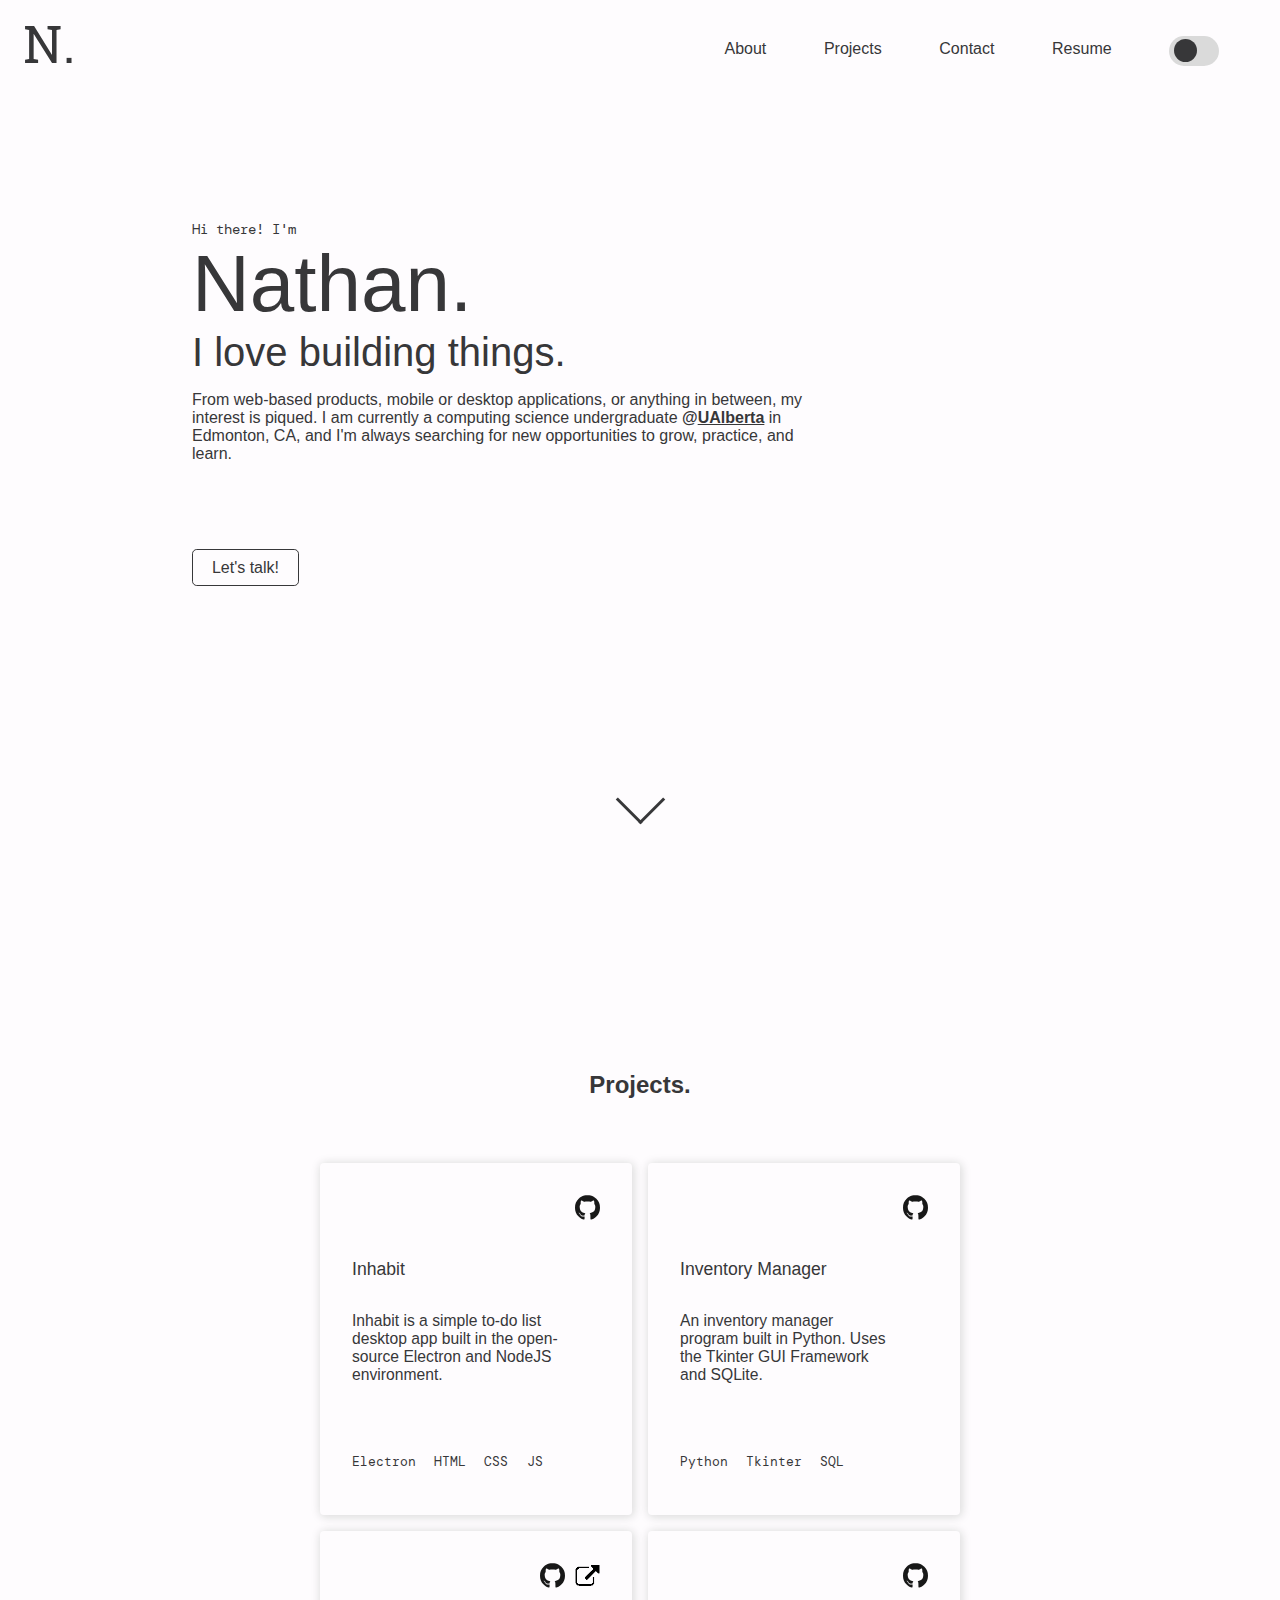
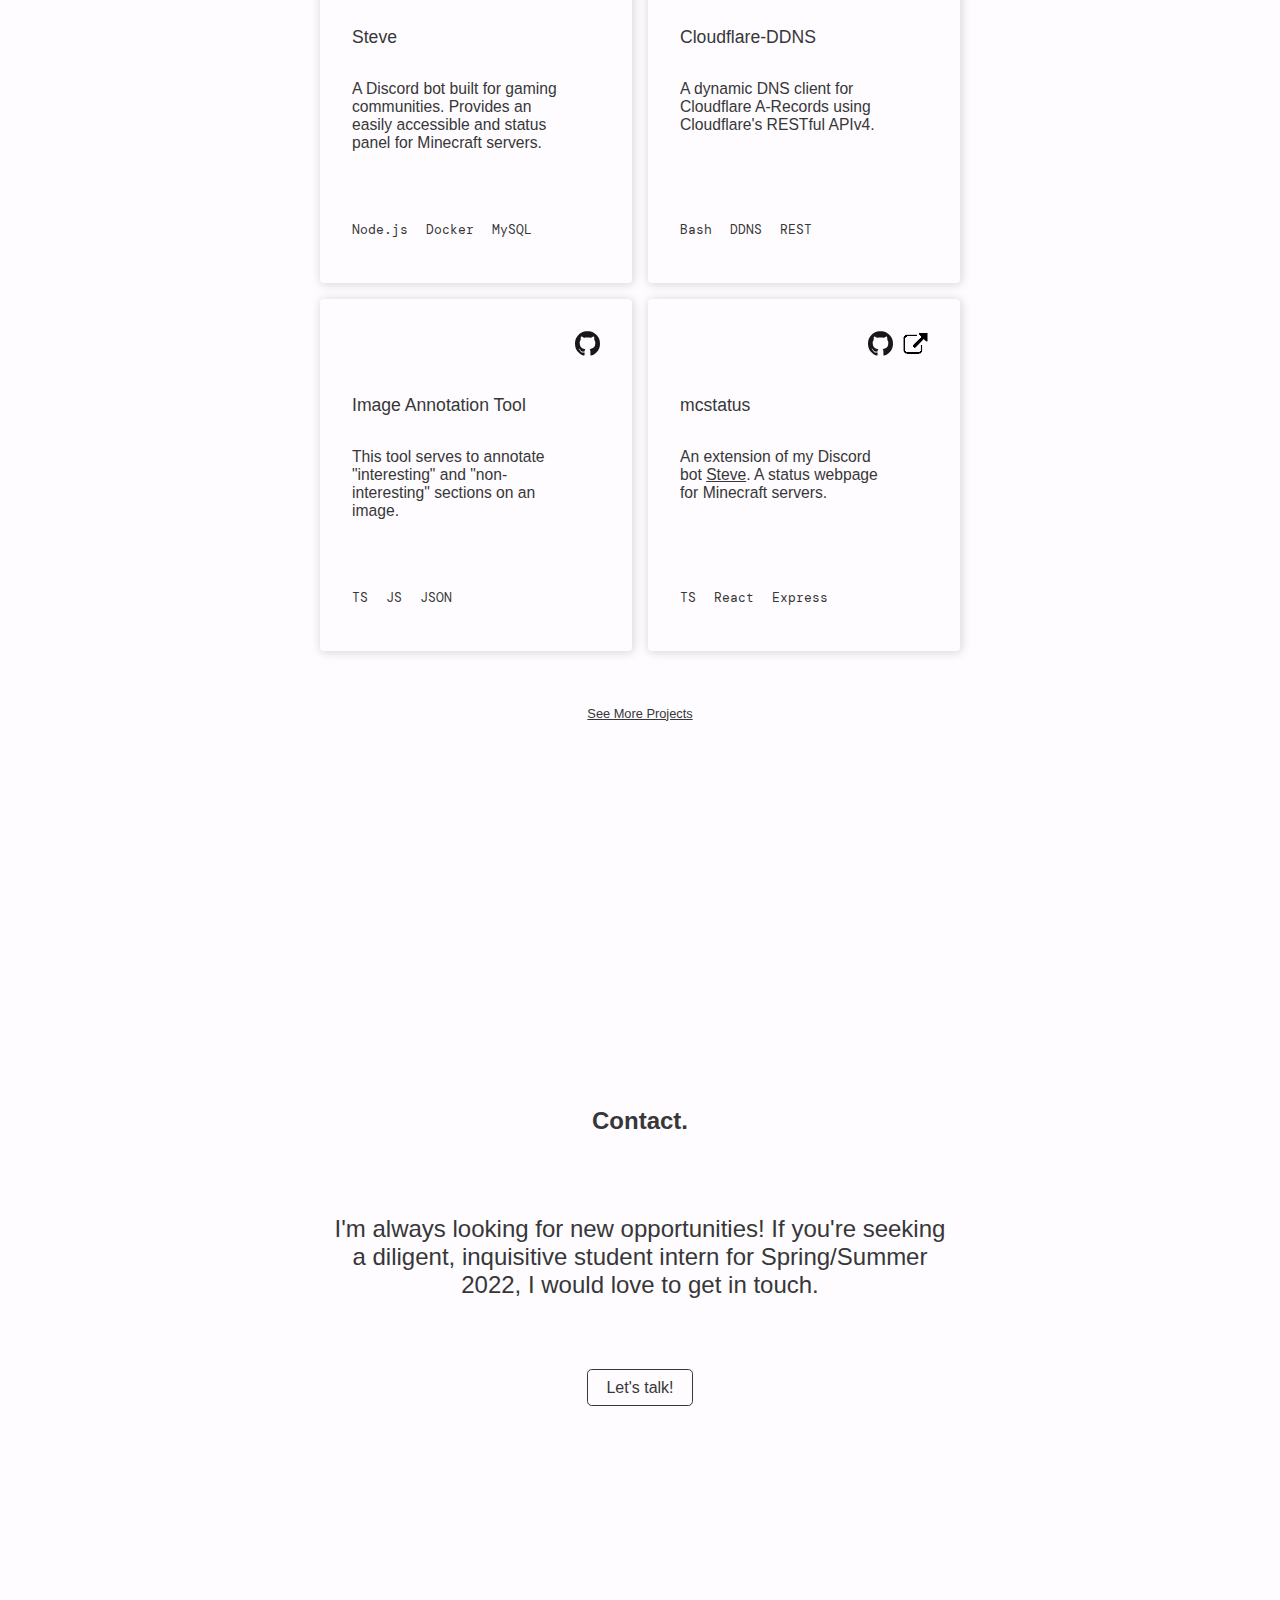
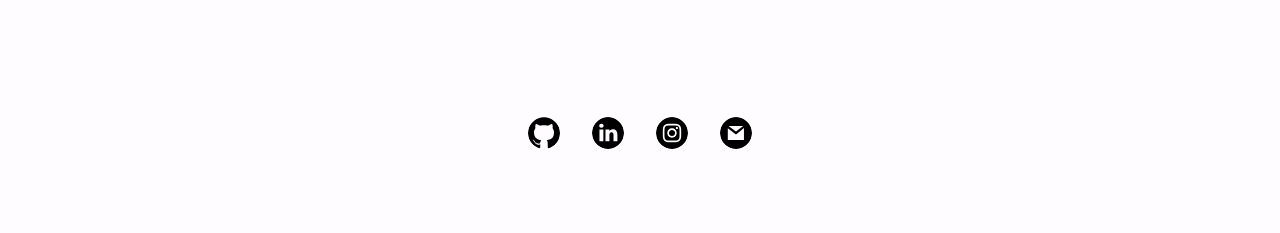
==== index.html @ d9bddba5 "Feat: Skip navigation button" ====
<!DOCTYPE html>
<html lang="en">

<head>
    <title>Nathan Tang</title>
    <link rel='icon' href='assets/icon.png' type='image/png' />
    <link rel="stylesheet" href="css/styles.css">
    <link
        href="https://fonts.googleapis.com/css2?family=DM+Mono&family=Montserrat&family=Roboto+Slab:wght@300;400&display=swap"
        rel="stylesheet">
    <meta http-equiv="Content-Type" content="text/html; charset=utf-8" />
    <meta name="viewport" content="width=device-width, initial-scale=1.0">

    <meta name="title" content="Nathan Tang">
    <meta name="description"
        content="Hi there! I'm Nathan, a computing science undergraduate and software developer in Edmonton, CA.">
    <meta name="keywords"
        content="nathanlytang, nathan tang, software developer, programmer, student, university, alberta, edmonton, computing, science, computer, engineer">
    <meta http-equiv="Content-Type" content="text/html; charset=utf-8">
    <meta name="language" content="English">

    <!-- Open Graph meta tags -->
    <meta property="og:title" content="Nathan Tang" />
    <meta property="og:type" content="website" />
    <meta property="og:url" content="https://nathanlytang.com/" />
    <meta property="og:image" content="https://nathanlytang.com/assets/images/profile.jpg" />
    <meta property="og:description"
        content="Hi there! I'm Nathan, a computing science undergraduate and software developer in Edmonton, CA." />

</head>

<body onload="typeText()">

    <header>
        <a class="skipNavLink" href="#mainContent">Skip to main content</a>
        <a id="logo" title="Home" href="index.html">N.</a>
        <div class="navbar" id="navbar">
            <div id='navFloat'>
                <div id="navlinktop">
                    <a href='about.html' class="navlink">About</a>
                    <a href='projects.html' class="navlink">Projects</a>
                    <a href='#contactIndex' class="navlink">Contact</a>
                    <a href='resume.html' class="navlink">Resume</a>
                    <label class="switch navlink" title="Toggle dark mode"><input id="toggle" type="checkbox"><span
                            class="slider round"></span></label>
                </div>
                <a href="javascript:void(0);" class="icon" onclick="hamburgerMenu()">
                    <img id="hamburgerMenuImage" src="assets/images/hamburger.svg" alt="Menu"></a>
            </div>
        </div>
    </header>

    <div id="belowNav">
        <div id="mainContent">
            <div id="backgroundWrapper">
                <div id="description">
                    <p id="hiDesc"></p>
                    <p id="name">Nathan.</p>
                    <p id="nameDesc">I love building things.</p>
                    <p id="descriptionParagraph">From web-based products, mobile or desktop applications, or anything in
                        between, my interest is piqued. I am currently a computing science undergraduate <b><a
                                id="school-link" href="https://www.ualberta.ca/" target="_blank"
                                rel="noopener noreferrer">@<u>UAlberta</u></a></b> in
                        Edmonton, CA, and I'm always searching for new opportunities to grow, practice, and learn.</p>
                    <a class="letsTalkButton" href="mailto:nathan.ly.tang@gmail.com">Let's talk!</a>

                </div>
                <div id="scrollSkew">
                    <div id="scrollDown" onclick="window.location.href='#projects'"></div>
                </div>
            </div>

            <div id="projects" class="projects">
                <h2>Projects.</h2>
                <div id="projectsTiles">
                    <div class="projectGallery">
                        <a class="projectGitLink" target="_blank" rel="noopener noreferrer"
                            href="https://github.com/nathanlytang/inhabit"><img class="gitLogo"
                                src="assets/images/GitHub-Mark-120px.svg" alt="Github"></a>
                        <p class="projectTitles">Inhabit</p>
                        <p class="projectDesc">Inhabit is a simple to-do list desktop app built in the open-source
                            Electron
                            and NodeJS environment.</p>
                        <p class="projectKeywords">Electron HTML CSS JS</p>
                    </div>

                    <div class="projectGallery">
                        <a class="projectGitLink" target="_blank" rel="noopener noreferrer"
                            href="https://github.com/nathanlytang/InventoryManager"><img class="gitLogo"
                                src="assets/images/GitHub-Mark-120px.svg" alt="Github"></a>
                        <p class="projectTitles">Inventory Manager</p>
                        <p class="projectDesc">An inventory manager program built in Python. Uses the Tkinter GUI
                            Framework
                            and SQLite.</p>
                        <p class="projectKeywords">Python Tkinter SQL</p>
                    </div>

                    <div class="projectGallery">
                        <a class="projectLink" target="_blank" rel="noopener noreferrer"
                            href="https://top.gg/bot/773117222380896276"><img class="extern"
                                src="assets/images/external-link-48px.png" alt="Top.gg Link"></a>
                        <a class="projectGitLink" target="_blank" rel="noopener noreferrer"
                            href="https://github.com/nathanlytang/Steve"><img class="gitLogo"
                                src="assets/images/GitHub-Mark-120px.svg" alt="Github"></a>
                        <p class="projectTitles">Steve</p>
                        <p class="projectDesc">A Discord bot built for gaming communities. Provides an easily
                            accessible and status panel for Minecraft servers.</p>
                        <p class="projectKeywords">Node.js Docker MySQL</p>
                    </div>

                    <div class="projectGallery">
                        <a class="projectGitLink" target="_blank" rel="noopener noreferrer"
                            href="https://github.com/nathanlytang/cloudflare-ddns"><img class="gitLogo"
                                src="assets/images/GitHub-Mark-120px.svg" alt="Github"></a>
                        <p class="projectTitles">Cloudflare-DDNS</p>
                        <p class="projectDesc">A dynamic DNS client for Cloudflare A-Records using Cloudflare's RESTful
                            APIv4.</p>
                        <p class="projectKeywords">Bash DDNS REST</p>
                    </div>

                    <div class="projectGallery">
                        <a class="projectGitLink" target="_blank" rel="noopener noreferrer"
                            href="https://github.com/nathanlytang/SimpleImageAnnotationTool"><img class="gitLogo"
                                src="assets/images/GitHub-Mark-120px.svg" alt="Github"></a>
                        <p class="projectTitles">Image Annotation Tool</p>
                        <p class="projectDesc">This tool serves to annotate "interesting" and "non-interesting" sections
                            on
                            an image.</p>
                        <p class="projectKeywords">TS JS JSON</p>
                    </div>

                    <div class="projectGallery">
                        <a class="projectLink" target="_blank" rel="noopener noreferrer"
                            href="https://mcstatus.ev8e2.xyz/"><img class="extern"
                                src="assets/images/external-link-48px.png" alt="MCSTATUS Site"></a>
                        <a class="projectGitLink" target="_blank" rel="noopener noreferrer"
                            href="https://github.com/nathanlytang/mcstatus"><img class="gitLogo"
                                src="assets/images/GitHub-Mark-120px.svg" alt="Github"></a>
                        <p class="projectTitles">mcstatus</p>
                        <p class="projectDesc">An extension of my Discord bot <a target="_blank"
                                rel="noopener noreferrer" href="https://github.com/nathanlytang/steve">Steve</a>. A
                            status webpage for Minecraft
                            servers.</p>
                        <p class="projectKeywords">TS React Express</p>
                    </div>

                    <!-- <div class="projectGallery">
                    <p class="projectTitles">Polaris Server</p>
                    <p class="projectDesc">Exploring various technologies and self-hosted projects on my Dell PowerEdge
                        R710 server.</p>
                    <p class="projectKeywords">Linux Docker</p>
                </div> -->
                </div>
                <div id="more-button"><a href="projects.html">See More Projects</a></div>
            </div>

            <div class="contact" id="contactIndex">
                <h2>Contact.</h2>
                <p class="contactDesc">I'm always looking for new opportunities! If you're seeking a diligent,
                    inquisitive
                    student intern for Spring/Summer 2022, I would love to get in touch.</p>
                <a class="letsTalkButton" href="mailto:nathan.ly.tang@gmail.com">Let's talk!</a>
            </div>

        </div>
        
        <div id="footer">
            <a target="_blank" rel="noopener noreferrer" class="footerLogo" href="https://github.com/nathanlytang/"
                title="GitHub"><img class="footerLogoImage" src="assets/images/GitHub-Mark-120px.svg" alt="Github"></a>
            <a target="_blank" rel="noopener noreferrer" class="footerLogo"
                href="https://www.linkedin.com/in/nathan-tang/" title="LinkedIn"><img class="footerLogoImage"
                    src="assets/images/linkedin.svg" alt="Linkedin"></a>
            <a target="_blank" rel="noopener noreferrer" class="footerLogo" href="https://instagram.com/nathanlytang/"
                title="Instagram"><img class="footerLogoImage" src="assets/images/instagram.svg" alt="Instagram"></a>
            <a target="_blank" rel="noopener noreferrer" class="footerLogo" href="mailto:nathan.ly.tang@gmail.com"
                title="Email"><img class="footerLogoImage" src="assets/images/email.svg" alt="Email"></a>
        </div>

    </div>

    <script src="js/main.js"></script>
</body>

</html>
---- css/styles.css ----
@media (prefers-color-scheme: light) {
    :root {
        --background-color: #FEFCFE;
        --foreground-color: #FEFCFE;
        /* --foreground-color: #36F1CD; */
        --shade-color: #FEFCFE;
        --accent-color: #373739;
        --title-color: #373739;
        --caption-color: #373739;
        --description-color: #373739;
        --filter-inverted: invert(0);
        --boxshadow: #dadada;
        --toggle: #373739;
        --toggle-bg: #dadada;
        --hover: #f5f5f5;
        --default-font: -apple-system, BlinkMacSystemFont, 'Segoe UI', Roboto, Oxygen, Ubuntu, Cantarell, 'Open Sans', 'Helvetica Neue', sans-serif;
        /* #222F41 */
        /* #373739 */
        /* #FEFCFE */
        /* #5076AD */
    }

    :root.dark {
        --background-color: #2F3136;
        --foreground-color: #2F3136;
        --title-color: #e3e3e3;
        --caption-color: #e3e3e3;
        --description-color: #d4d4d4;
        --shade-color: #323439;
        --boxshadow: #242529;
        --accent-color: #e3e3e3;
        --filter-inverted: invert(1);
        --toggle: #e3e3e3;
        --toggle-bg: #474a52;
        --hover: #26282c;
        --default-font: font-family: -apple-system, BlinkMacSystemFont, 'Segoe UI', Roboto, Oxygen, Ubuntu, Cantarell, 'Open Sans', 'Helvetica Neue', sans-serif;
    }
}

html {
    scroll-behavior: smooth;
}

body {
    margin: 0px 0px;
    z-index: 1;
    background-color: var(--background-color);
}

h2 {
    font-family: -apple-system, BlinkMacSystemFont, 'Segoe UI', Roboto, Oxygen, Ubuntu, Cantarell, 'Open Sans', 'Helvetica Neue', sans-serif;
    margin-bottom: 4rem;
    text-align: center;
    color: var(--title-color);
}

p {
    font-family: -apple-system, BlinkMacSystemFont, 'Segoe UI', Roboto, Oxygen, Ubuntu, Cantarell, 'Open Sans', 'Helvetica Neue', sans-serif;
    color: var(--description-color);
}

a {
    font-family: -apple-system, BlinkMacSystemFont, 'Segoe UI', Roboto, Oxygen, Ubuntu, Cantarell, 'Open Sans', 'Helvetica Neue', sans-serif;
    color: var(--description-color);
}

/* Navigation Bar */

.skipNavLink {
    /* border: 2px solid red; */
    background-color: #fa3939;
    padding: 0.5rem;
    border-radius: 0 0 8px 8px;
    color: white;
    font-size: 1rem;
    position: absolute;
    margin-left: 6rem;
    text-decoration: none;
    transform: translateY(-100%);
    outline: #fa3838;
}

.skipNavLink:focus {
    transform: translateY(0);
    transition-duration: 0.1s;
}

.navbar {
    overflow: hidden;
}

.navbar #navFloat {
    float: right;
}

.navbar #navlinktop {
    margin-right: 2rem;
    user-select: none;
}

.navbar .navlink {
    /* font-family: 'Roboto Slab', serif; */
    font-family: -apple-system, BlinkMacSystemFont, 'Segoe UI', Roboto, Oxygen, Ubuntu, Cantarell, 'Open Sans', 'Helvetica Neue', sans-serif;
    float: left;
    display: block;
    color: var(--title-color);
    text-align: center;
    text-decoration: none;
    margin: 2.5rem 1.8rem;
}

.navbar .icon {
    display: none;
    margin: 1.5rem;
    filter: var(--filter-inverted);
}

@media screen and (max-width: 600px) {
    .navbar .navlink {
        display: none;
    }

    .navbar .icon {
        float: right;
        display: block;
    }
}

@media screen and (max-width: 600px) {
    .navbar.responsive {
        position: relative;
    }

    .navbar.responsive .icon {
        position: absolute;
        right: 0;
        top: 0;
    }

    .navbar.responsive #navlinktop {
        margin-top: 4rem;
    }

    .navbar.responsive .navlink {
        font-size: 1.3rem;
        float: none;
        display: block;
        text-align: left;
        margin: 0 1rem 0.5rem 0;
    }
}

/* Dark mode toggle */

.switch {
    float: right;
    position: relative;
    width: 50px;
    height: 30px;
    bottom: 4px;
}

.switch input {
    opacity: 0;
    width: 0;
    height: 0;
}

.slider {
    position: absolute;
    cursor: pointer;
    top: 0;
    left: 0;
    right: 0;
    bottom: 0;
    background-color: var(--toggle-bg);
    -webkit-transition: .4s cubic-bezier(0.85, 0.05, 0.18, 1.35);
    transition: .4s cubic-bezier(0.85, 0.05, 0.18, 1.35);
}

.slider:before {
    position: absolute;
    content: "";
    height: 23px;
    width: 23px;
    left: 5px;
    bottom: 4px;
    background-color: var(--toggle);
    -webkit-transition: .4s cubic-bezier(0.85, 0.05, 0.18, 1.35);
    transition: .4s cubic-bezier(0.85, 0.05, 0.18, 1.35);
}

input:checked+.slider {
    background-color: var(--toggle-bg);
}

input:focus+.slider {
    box-shadow: 0 0 1px var(--toggle-bg);
}

input:checked+.slider:before {
    -webkit-transform: translateX(17px);
    -ms-transform: translateX(17px);
    transform: translateX(17px);
}

.slider.round {
    border-radius: 34px;
}

.slider.round:before {
    border-radius: 50%;
}

/* Logo */

#logo {
    font-family: 'Roboto Slab', serif;
    font-size: 3.2rem;
    margin: 1vh 2.5vh;
    padding-bottom: 1vh;
    float: left;
    text-decoration: none;
    color: var(--title-color);
    user-select: none;
}

#logo:visited {
    color: var(--title-color);
}

#logo:hover {
    animation: bounce 0.5s 1;
    -webkit-animation: bounce 0.5s 1;
    -moz-animation: bounce 0.5s 1;
    -o-animation: bounce 0.5s 1;
}

#backgroundWrapper {
    width: 100%;
    background: linear-gradient(170deg, var(--background-color) 0%, var(--background-color) 60%, var(--foreground-color) 60%, var(--foreground-color) 100%);
}

/* Description Section */

#description {
    clear: both;
    padding: 1vw 5.3vh;
    padding-top: 10.67vh;
    margin: auto;
    width: 70%;
    text-align: left;
    font-family: -apple-system, BlinkMacSystemFont, 'Segoe UI', Roboto, Oxygen, Ubuntu, Cantarell, 'Open Sans', 'Helvetica Neue', sans-serif;
    color: var(--description-color);
}

#hiDesc {
    margin-bottom: 0px;
    font-family: 'DM Mono', monospace;
    font-size: 0.9rem;
    color: var(--accent-color);
}

#name {
    font-size: 5rem;
    font-family: -apple-system, BlinkMacSystemFont, 'Segoe UI', Roboto, Oxygen, Ubuntu, Cantarell, 'Open Sans', 'Helvetica Neue', sans-serif;
    margin: 0px 0px 0px 0px;
    color: var(--title-color);
}

#nameDesc {
    font-family: -apple-system, BlinkMacSystemFont, 'Segoe UI', Roboto, Oxygen, Ubuntu, Cantarell, 'Open Sans', 'Helvetica Neue', sans-serif;
    font-size: 2.5rem;
    margin: 0px 0px 0px 0px;
    color: var(--caption-color);
}

#descriptionParagraph {
    width: 70%;
    text-align: left;
    overflow-wrap: break-word;
    margin-bottom: 10.67vh;
    font-size: 1rem;
}

#school-link:link {
    text-decoration: none;
    color: inherit;
}

#school-link:visited {
    color: inherit;
}

.letsTalkButton {
    font-family: -apple-system, BlinkMacSystemFont, 'Segoe UI', Roboto, Oxygen, Ubuntu, Cantarell, 'Open Sans', 'Helvetica Neue', sans-serif;
    margin-top: 0.53vh;
    border-style: solid;
    border-color: var(--accent-color);
    border-width: 0.2vh;
    padding: 1vh 2.1vh;
    border-radius: 0.53vh;
    text-decoration: none;
    color: var(--accent-color);
}

.letsTalkButton:visited {
    color: black;
}

#mainContent {
    /* clear: both; */
    /* z-index: -1; */
    width: 100%;
    margin: 0px auto;
    background-color: var(--foreground-color);
}

#scrollDown {
    margin: 0 auto;
    margin-top: 21.3vh;
    margin-bottom: 21vh;
    width: 2rem;
    height: 2rem;
    border: var(--accent-color);
    border-style: solid;
    border-width: 0 0.2rem 0.2rem 0;
    transform: rotate(45deg);
    animation: arrowPrompt 5s infinite;
    -webkit-animation: arrowPrompt 5s infinite;
    -moz-animation: arrowPrompt 5s infinite;
    -o-animation: arrowPrompt 5s infinite;
}

#scrollDown:hover {
    cursor: pointer;
    opacity: 60%;
}

/* Projects Showcase Section */

#projects {
    width: 80%;
    margin: 0 auto 1rem auto;
    padding-top: 5vh;
}

@media only screen and (max-width: 600px) {
    #projectsTiles {
        display: inline-grid;
        grid-template-columns: repeat(auto-fit, minmax(20rem, 1fr));
        max-width: 100vw;
        grid-gap: 1rem;
        list-style: none;
        position: relative;
        left: 50%;
        transform: translateX(-50%);
    }
}

@media only screen and (min-width: 600px) and (max-width: 2000px) {
    #projectsTiles {
        display: inline-grid;
        grid-template-columns: repeat(auto-fit, minmax(15rem, 1fr));
        max-width: 50vw;
        grid-gap: 1rem;
        list-style: none;
        position: relative;
        left: 50%;
        transform: translateX(-50%);
    }
}

@media only screen and (min-width: 2000px) {
    #projectsTiles {
        display: inline-grid;
        grid-template-columns: repeat(auto-fit, minmax(20rem, 1fr));
        max-width: 40vw;
        grid-gap: 1rem;
        list-style: none;
        position: relative;
        left: 50%;
        transform: translateX(-50%);
    }
}

.projectGallery {
    padding: 2rem 2rem 0 2rem;
    color: #071013;
    height: 20rem;
    position: relative;
    border-radius: 0.25em;
    background-color: var(--shade-color);
    box-shadow: 1px 1px 10px 1px var(--boxshadow);
}

.projectGallery:hover {
    transform: translateY(-5px);
}

.projectGitLink {
    float: right;
    width: 10%;
    opacity: 0.9;
}

.gitLogo {
    width: 100%;
    float: right;
    filter: var(--filter-inverted);
}

.projectGitLink:hover {
    /* Temp bounce effect */
    animation: bounce 0.5s 1;
    -webkit-animation: bounce 0.5s 1;
    -moz-animation: bounce 0.5s 1;
    -o-animation: bounce 0.5s 1;
}

.projectLink {
    float: right;
    width: 10%;
    margin-left: 10px;
}

.extern {
    width: 100%;
    float: right;
    filter: var(--filter-inverted);
    margin-left: 10px;
}

.projectLink:hover {
    /* Temp bounce effect */
    animation: bounce 0.5s 1;
    -webkit-animation: bounce 0.5s 1;
    -moz-animation: bounce 0.5s 1;
    -o-animation: bounce 0.5s 1;
}

.projectTitles {
    clear: both;
    margin-top: 4rem;
    font-family: -apple-system, BlinkMacSystemFont, 'Segoe UI', Roboto, Oxygen, Ubuntu, Cantarell, 'Open Sans', 'Helvetica Neue', sans-serif;
    font-size: 1.1rem;
    font-weight: 500;
    color: var(--title-color);
}

.projectDesc {
    font-family: -apple-system, BlinkMacSystemFont, 'Segoe UI', Roboto, Oxygen, Ubuntu, Cantarell, 'Open Sans', 'Helvetica Neue', sans-serif;
    margin-top: 2rem;
    margin-right: 2rem;
    color: var(--description-color);
    font-size: 0.98rem;
}

.projectKeywords {
    font-family: 'DM Mono', 'Courier New', Courier, monospace;
    font-size: 0.8rem;
    position: absolute;
    bottom: 2rem;
    word-spacing: 0.8em;
    color: var(--description-color);
}

#more-button {
    font-family: 'DM Mono', 'Courier New', Courier, monospace;
    font-size: 0.8rem;
    width: 100%;
    margin: 6vh auto;
    text-align: center;
}

#projects-page {
    width: 100%;
}

#project-page-desc {
    text-align: center;
    margin: 0vh auto 5vh auto;
}

/* Projects Page Section */

#projectExpandButton {
    font-family: var(--default-font);
    font-weight: 600;
    font-size: 1rem;
    color: var(--description-color);
    margin: 1em auto;
    padding: 0.6em 0.6em;
    border: none;
    background-color: var(--background-color);
}

#projectExpandButton:hover {
    cursor: pointer;
}

.projectCollapseButton {
    background-color: var(--background-color);
    font-family: -apple-system, BlinkMacSystemFont, 'Segoe UI', Roboto, Oxygen, Ubuntu, Cantarell, 'Open Sans', 'Helvetica Neue', sans-serif;
    color: var(--title-color);
    font-weight: bold;
    cursor: pointer;
    padding: 18px;
    border: none;
    text-align: left;
    outline: none;
    font-size: 1.2rem;
    width: 100%;
    margin: 0 auto;
    border-radius: 5px 5px 5px 5px;
}

.projectCollapseExpanded {
    border-radius: 5px;
    box-shadow: 1px 1px 10px 1px var(--boxshadow);
}

.active, .projectCollapseButton:hover {
    background-color: var(--hover);
    border-radius: 5px 5px 0px 0px;
}

.projectCollapseButton:after {
    content: '\002B';
    color: var(--accent-color);
    font-weight: bold;
    float: right;
    margin: 0 auto;
}

.active:after {
    content: "\2212";
    color: var(--accent-color);
}

.projectCollapseGallery {
    color: var(--description-color);
    padding: 0 18px;
    max-height: 0;
    overflow: hidden;
    transition: max-height 0.2s ease-out;
    background-color: var(--background-color);
    margin: 0 auto;
    margin-bottom: 1vh;
    border-radius: 0px 0px 5px 5px;
}

.projectCollapseKeywords {
    font-family: 'DM Mono', 'Courier New', Courier, monospace;
    font-size: 0.8rem;
    font-weight: normal;
    margin: auto auto;
    word-spacing: 0.5em;
    color: var(--description-color);
    margin-top: 1vh;
}

.projectCollpaseDescSec {
    float: left;
    display: inline;
    width: 100%;
}

.projectCollapseDesc {
    font-size: 1rem;
    color: var(--description-color);
    text-align: left;
}

.projectCollapseGitLink {
    float: right;
    width: 1.5rem;
    opacity: 0.9;
}

.CollapseGitLogo {
    display: inline;
    width: 100%;
    float: right;
    filter: var(--filter-inverted);
}

.projectCollapseExternLink {
    float: right;
    width: 1.5rem;
    opacity: 0.9;
    margin-left: 10px;
}

.CollapseExternLogo {
    display: inline;
    width: 100%;
    float: right;
    filter: var(--filter-inverted);
}

.projectImage {
    display: block;
    margin: 2vh auto;
    box-shadow: 1px 1px 10px 1px var(--boxshadow);
}

@media only screen and (max-width: 900px) {
    #projectCollapse {
        width: 90%;
        margin: 0 auto;
    }
}

@media only screen and (min-width: 900px) and (max-width: 1500px) {
    #projectCollapse {
        width: 70%;
        margin: 0 auto;
    }
}

@media only screen and (min-width: 1500px) and (max-width: 2000px) {
    #projectCollapse {
        width: 40%;
        margin: 0 auto;
    }
}

@media only screen and (min-width: 2000px) {
    #projectCollapse {
        width: 40%;
        margin: 0 auto;
    }
}

/* Contact Section */

@media only screen and (min-width: 600px) {
    .contact {
        width: 80%;
        margin: 20rem auto 12rem;
        padding-top: 5vh;
        text-align: center;
    }
}

@media only screen and (max-width: 600px) {
    .contact {
        width: 80%;
        margin: 8rem auto;
        padding-top: 5vh;
        text-align: center;
    }

    .contactDesc {
        text-align: justify;
    }
}

.contactDesc {
    width: 60%;
    text-align: center;
    font-family: -apple-system, BlinkMacSystemFont, 'Segoe UI', Roboto, Oxygen, Ubuntu, Cantarell, 'Open Sans', 'Helvetica Neue', sans-serif;
    font-size: 1.5rem;
    margin: 5rem auto;
    color: var(--description-color);
}

#footer {
    vertical-align: middle;
    display: inline-flex;
    margin: 0 auto;
    position: relative;
    left: 50%;
    transform: translateX(-50%);
}

@media only screen and (min-width: 600px) {
    .footerLogo {
        display: inline-table;
        margin: 8rem 1rem 5rem;
        filter: var(--filter-inverted);
    }

    .footerLogoImage {
        width: 2rem;
        border-radius: 50%;
    }
}

@media only screen and (max-width: 600px) {
    .footerLogo {
        margin: 3rem 1rem 3rem;
        filter: var(--filter-inverted);
    }

    .footerLogoImage {
        width: 2rem;
        border-radius: 50%;
    }
}


/* Resume Page */

@media only screen and (max-width: 600px) {
    /* #resume {
        width: 90%;
        height: 80vh;
        margin: 0 auto;
        margin-bottom: 10rem;
    }
    
    iframe {
        display: block;
        width: 100%;
        height: 100%;
        margin: 5rem 0;
    }     */

    #adobe-dc-view {
        width: 90%;
        margin: 0 auto;
        box-shadow: 1px 1px 10px 1px #dadada;
    }
}

@media only screen and (min-width: 600px) and (max-width: 1400px) {
    #adobe-dc-view {
        width: 70%;
        margin: 0 auto;
        box-shadow: 1px 1px 10px 1px var(--boxshadow);
    }
}

@media only screen and (min-width: 1400px) and (max-width: 2000px) {
    /* #resume {
        width: 80%;
        height: 120vh;
        margin: 0 auto;
        margin-bottom: 10rem;
    } */

    /* iframe {
        display: block;
        width: 56%;
        height: 96%;
        margin: 5rem auto;
    } */

    #adobe-dc-view {
        width: 35%;
        margin: 0 auto;
        box-shadow: 1px 1px 10px 1px var(--boxshadow);
    }
}

@media only screen and (min-width: 2000px) {
    #adobe-dc-view {
        width: 40%;
        margin: 0 auto;
        box-shadow: 1px 1px 10px 1px var(--boxshadow);
    }
}

#classicPDF {
    width: 90%;
    margin: 0 auto;
    text-align: center;
}

/* About Page */

#about {
    font-family: -apple-system, BlinkMacSystemFont, 'Segoe UI', Roboto, Oxygen, Ubuntu, Cantarell, 'Open Sans', 'Helvetica Neue', sans-serif;
    width: 80%;
    margin: 0 auto;
}

@media only screen and (min-width: 1200px) {
    #profile-image {
        display: block;
        margin: 10vh auto 0 auto;
        width: 20%;
        border-radius: 50%;
    }

    #aboutDesc {
        width: 50%;
        margin: 7vh auto;
        color: var(--description-color);
    }
}

@media only screen and (min-width: 600px) and (max-width: 1200px) {
    #profile-image {
        display: block;
        margin: 10vh auto 0 auto;
        width: 50%;
        border-radius: 50%;
    }

    #aboutDesc {
        width: 70%;
        margin: 7vh auto;
        color: var(--description-color);
    }
}

@media only screen and (max-width: 600px) {
    #profile-image {
        display: block;
        margin: 10vh auto 0 auto;
        width: 80%;
        border-radius: 50%;
    }

    #aboutDesc {
        width: 90%;
        margin: 7vh auto;
        color: var(--description-color);
    }
}

#aboutText {
    width: 100%;
    margin: 0 auto;
}



/* Keyframe Animations */

@-webkit-keyframes bounce {
    0%, 100% {
        -webkit-transform: translateY(0);
    }

    40% {
        -webkit-transform: translateY(-1.6vh);
    }

    60% {
        -webkit-transform: translateY(0);
    }

    70% {
        -webkit-transform: translateY(-0.533vh);
    }

    100% {
        -webkit-transform: translateY(0);
    }
}

@-moz-keyframes bounce {
    0%, 100% {
        -moz-transform: translateY(0);
    }

    40% {
        -moz-transform: translateY(-1.6vh);
    }

    60% {
        -moz-transform: translateY(0);
    }

    70% {
        -moz-transform: translateY(-0.533vh);
    }

    100% {
        -moz-transform: translateY(0);
    }
}

@-o-keyframes bounce {
    0%, 100% {
        -o-transform: translateY(0);
    }

    40% {
        -o-transform: translateY(-1.6vh);
    }

    60% {
        -o-transform: translateY(0);
    }

    70% {
        -o-transform: translateY(-0.533vh);
    }

    100% {
        -o-transform: translateY(0);
    }
}

@keyframes bounce {
    0%, 100% {
        transform: translateY(0);
    }

    40% {
        transform: translateY(-1.6vh);
    }

    60% {
        transform: translateY(0);
    }

    70% {
        transform: translateY(-0.533vh)
    }

    100% {
        transform: translateY(0)
    }
}

@-webkit-keyframes arrowPrompt {
    0%, 100% {
        -webkit-transform: translateY(0) rotate(45deg);
    }

    90% {
        -webkit-transform: translateY(2.13vh) rotate(45deg);
    }

    80% {
        -webkit-transform: translateY(0) rotate(45deg);
    }
}

@-moz-keyframes arrowPrompt {
    0%, 100% {
        -moz-transform: translateY(0) rotate(45deg);
    }

    90% {
        -moz-transform: translateY(2.13vh) rotate(45deg);
    }

    80% {
        -moz-transform: translateY(0) rotate(45deg);
    }
}

@-o-keyframes arrowPrompt {
    0%, 100% {
        -o-transform: translateY(0) rotate(45deg);
    }

    90% {
        -o-transform: translateY(2.13vh) rotate(45deg);
    }

    80% {
        -o-transform: translateY(0) rotate(45deg);
    }
}

@keyframes arrowPrompt {
    0%, 100% {
        transform: translateY(0) rotate(45deg);
    }

    90% {
        transform: translateY(2.13vh) rotate(45deg);
    }

    80% {
        transform: translateY(0) rotate(45deg);
    }
}
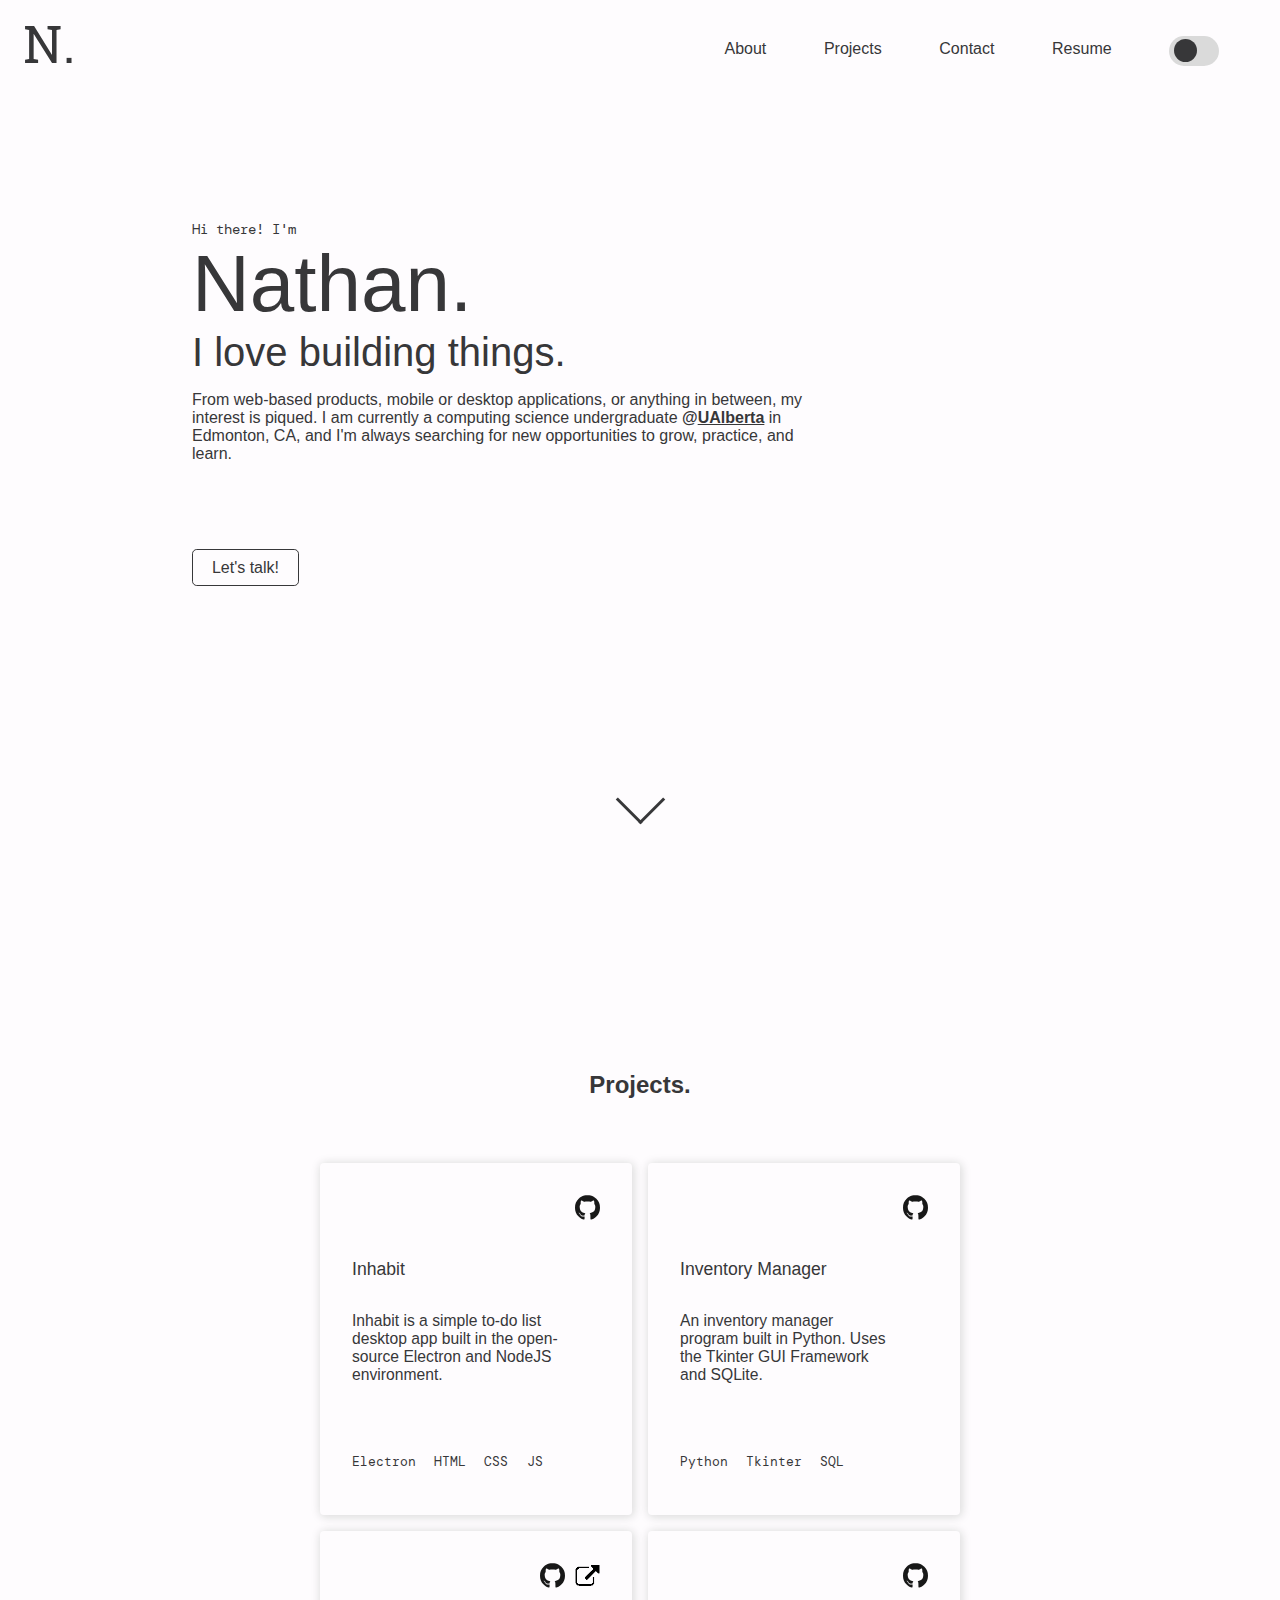
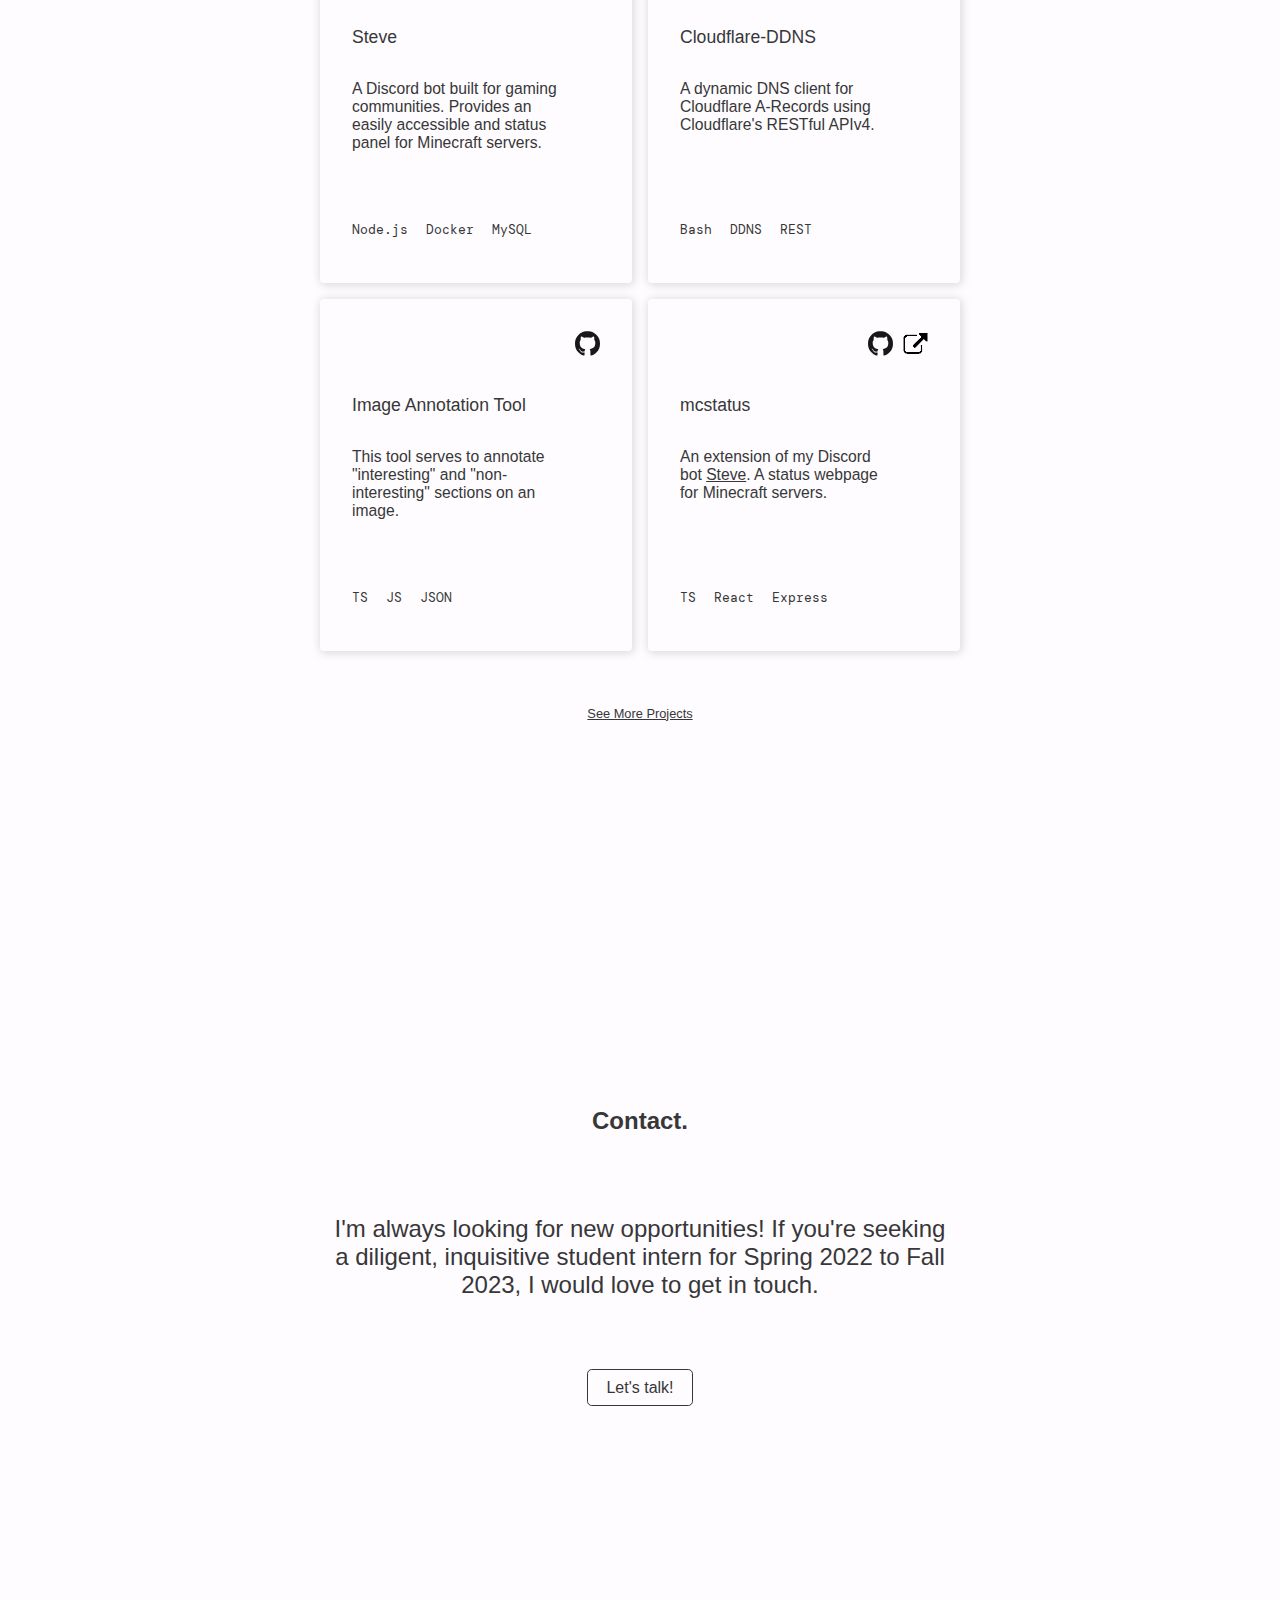
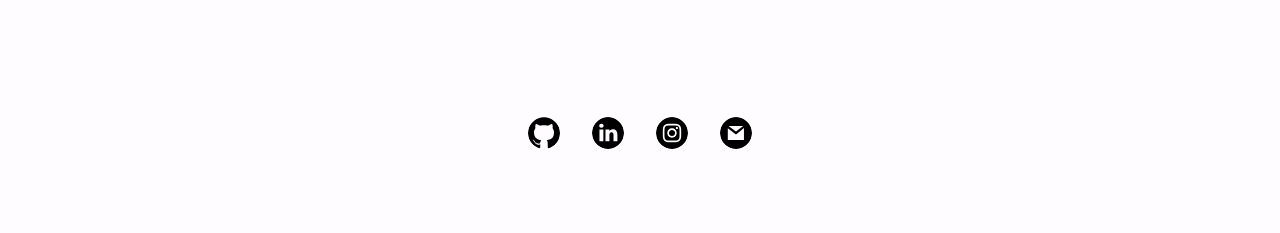
==== commit e4f46ca1: "Update availability" ====
--- a/index.html
+++ b/index.html
@@ -158,7 +158,7 @@
                 <h2>Contact.</h2>
                 <p class="contactDesc">I'm always looking for new opportunities! If you're seeking a diligent,
                     inquisitive
-                    student intern for Spring/Summer 2022, I would love to get in touch.</p>
+                    student intern for Spring 2022 to Fall 2023, I would love to get in touch.</p>
                 <a class="letsTalkButton" href="mailto:nathan.ly.tang@gmail.com">Let's talk!</a>
             </div>
 
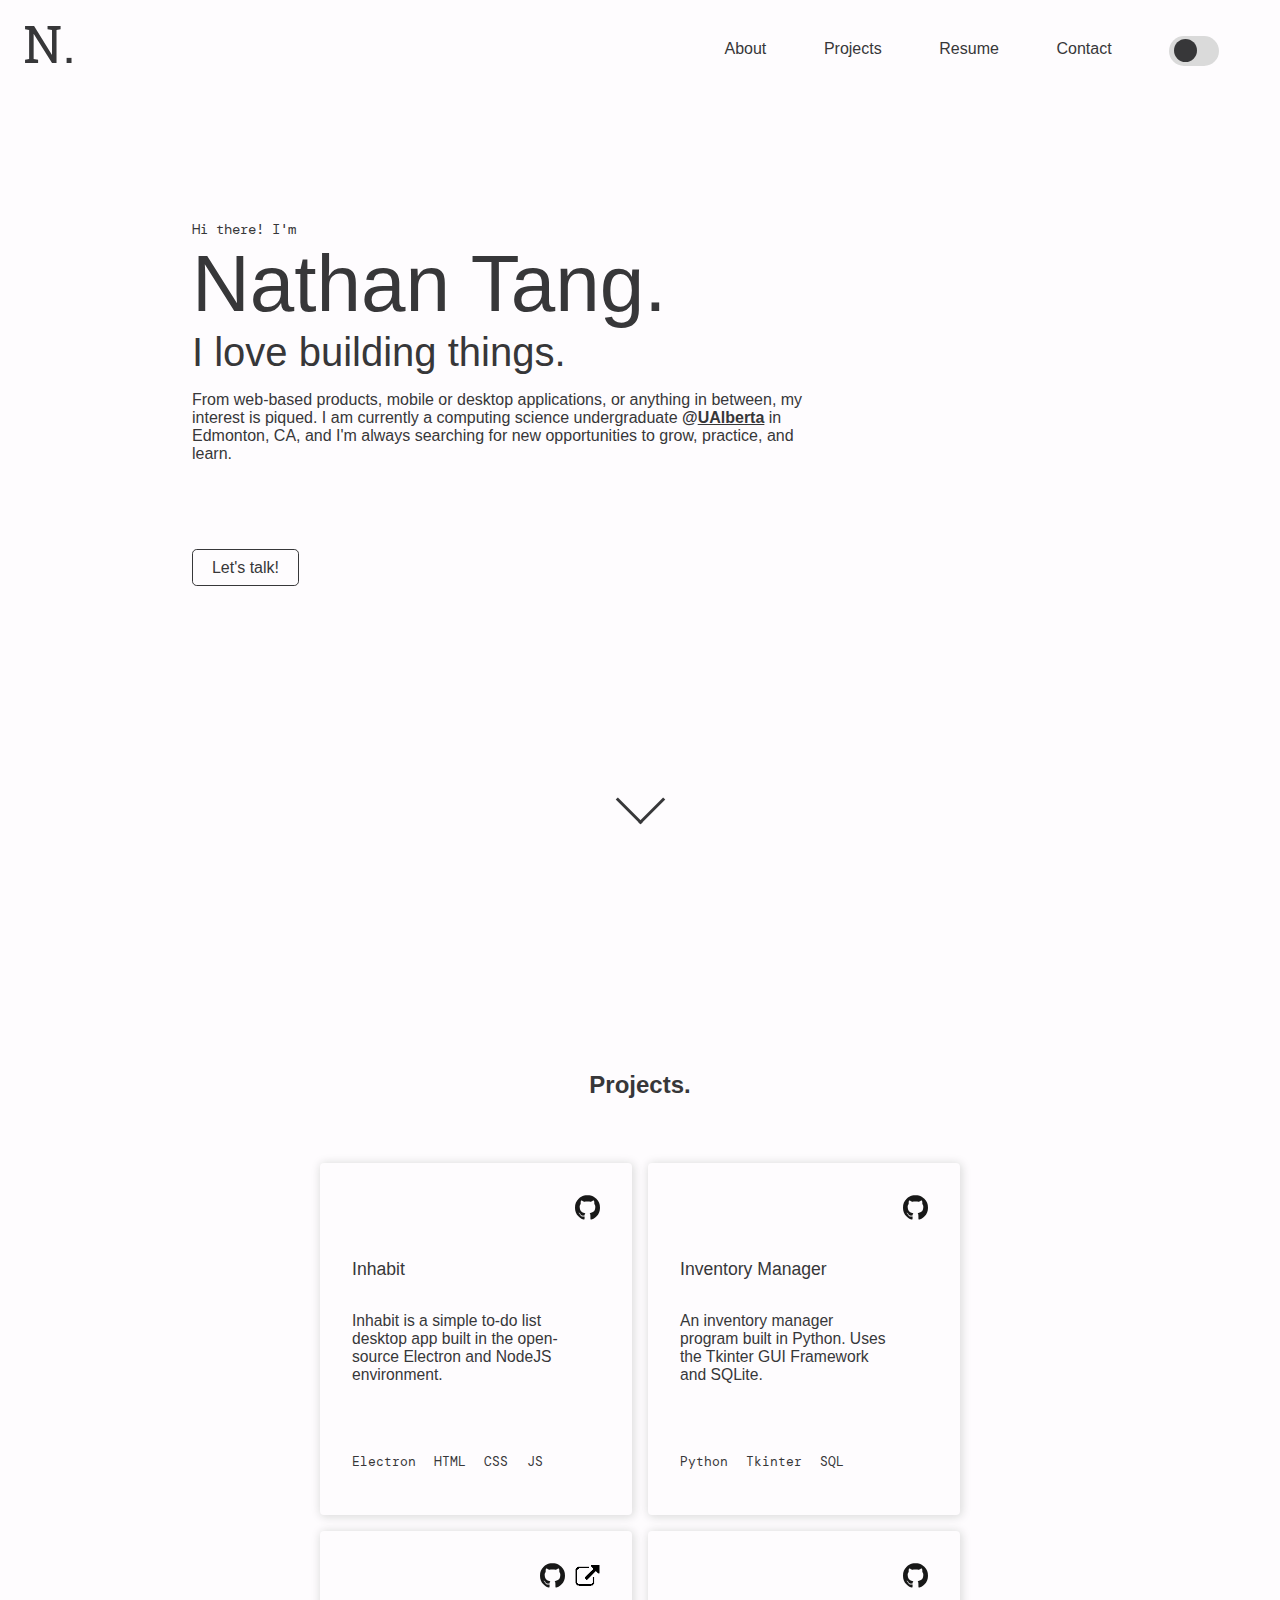
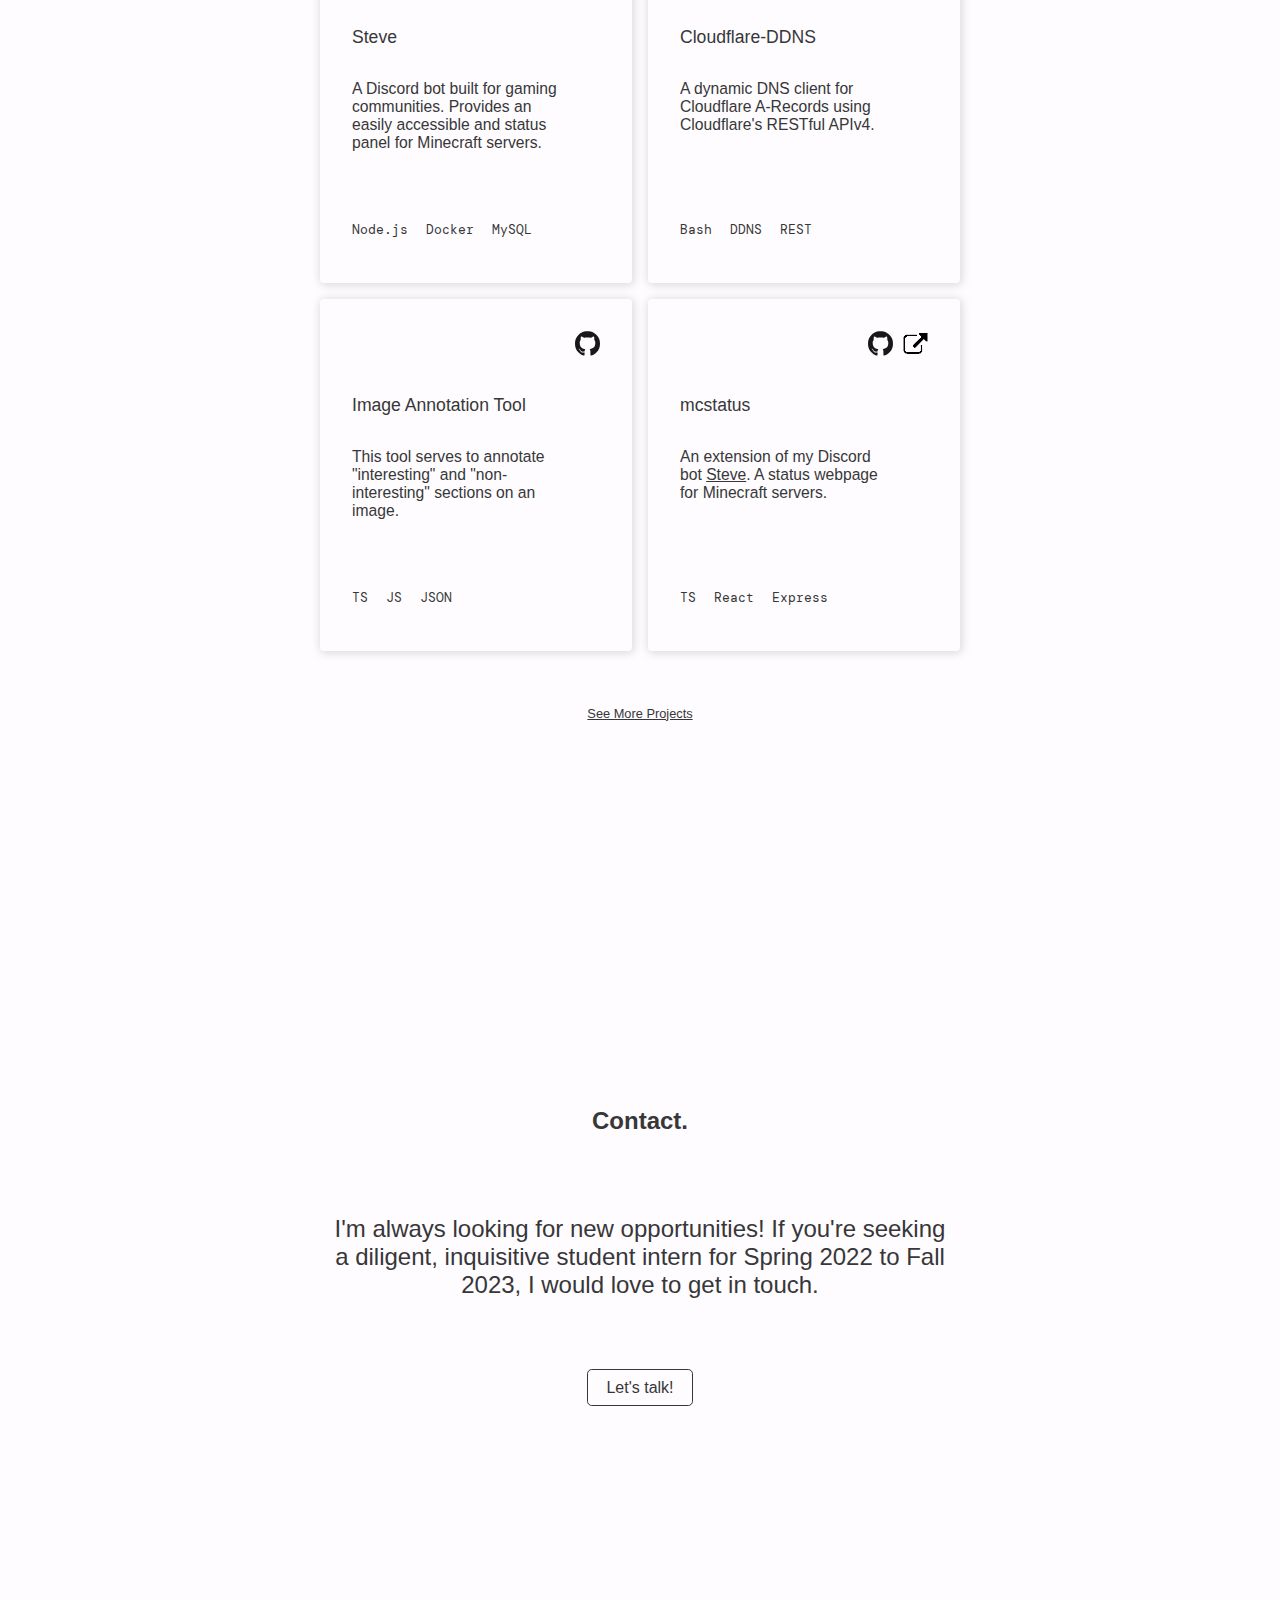
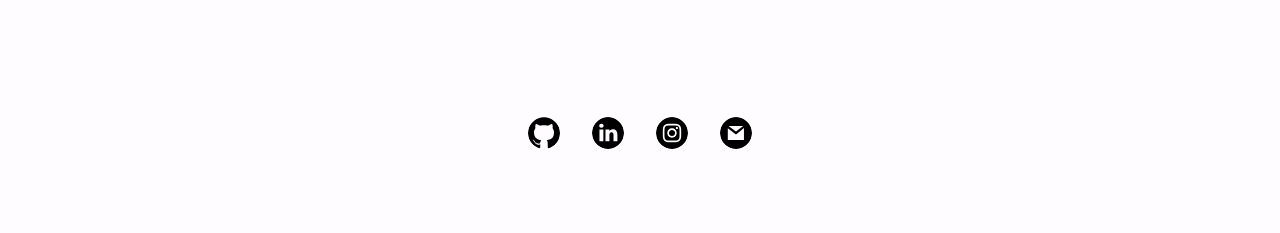
==== commit b4c5d3b6: "Feat: Add home page" ====
--- a/index.html
+++ b/index.html
@@ -39,8 +39,8 @@
                 <div id="navlinktop">
                     <a href='about.html' class="navlink">About</a>
                     <a href='projects.html' class="navlink">Projects</a>
+                    <a href='resume.html' class="navlink">Resume</a>
                     <a href='#contactIndex' class="navlink">Contact</a>
-                    <a href='resume.html' class="navlink">Resume</a>
                     <label class="switch navlink" title="Toggle dark mode"><input id="toggle" type="checkbox"><span
                             class="slider round"></span></label>
                 </div>
@@ -55,7 +55,7 @@
             <div id="backgroundWrapper">
                 <div id="description">
                     <p id="hiDesc"></p>
-                    <p id="name">Nathan.</p>
+                    <p id="name">Nathan Tang.</p>
                     <p id="nameDesc">I love building things.</p>
                     <p id="descriptionParagraph">From web-based products, mobile or desktop applications, or anything in
                         between, my interest is piqued. I am currently a computing science undergraduate <b><a
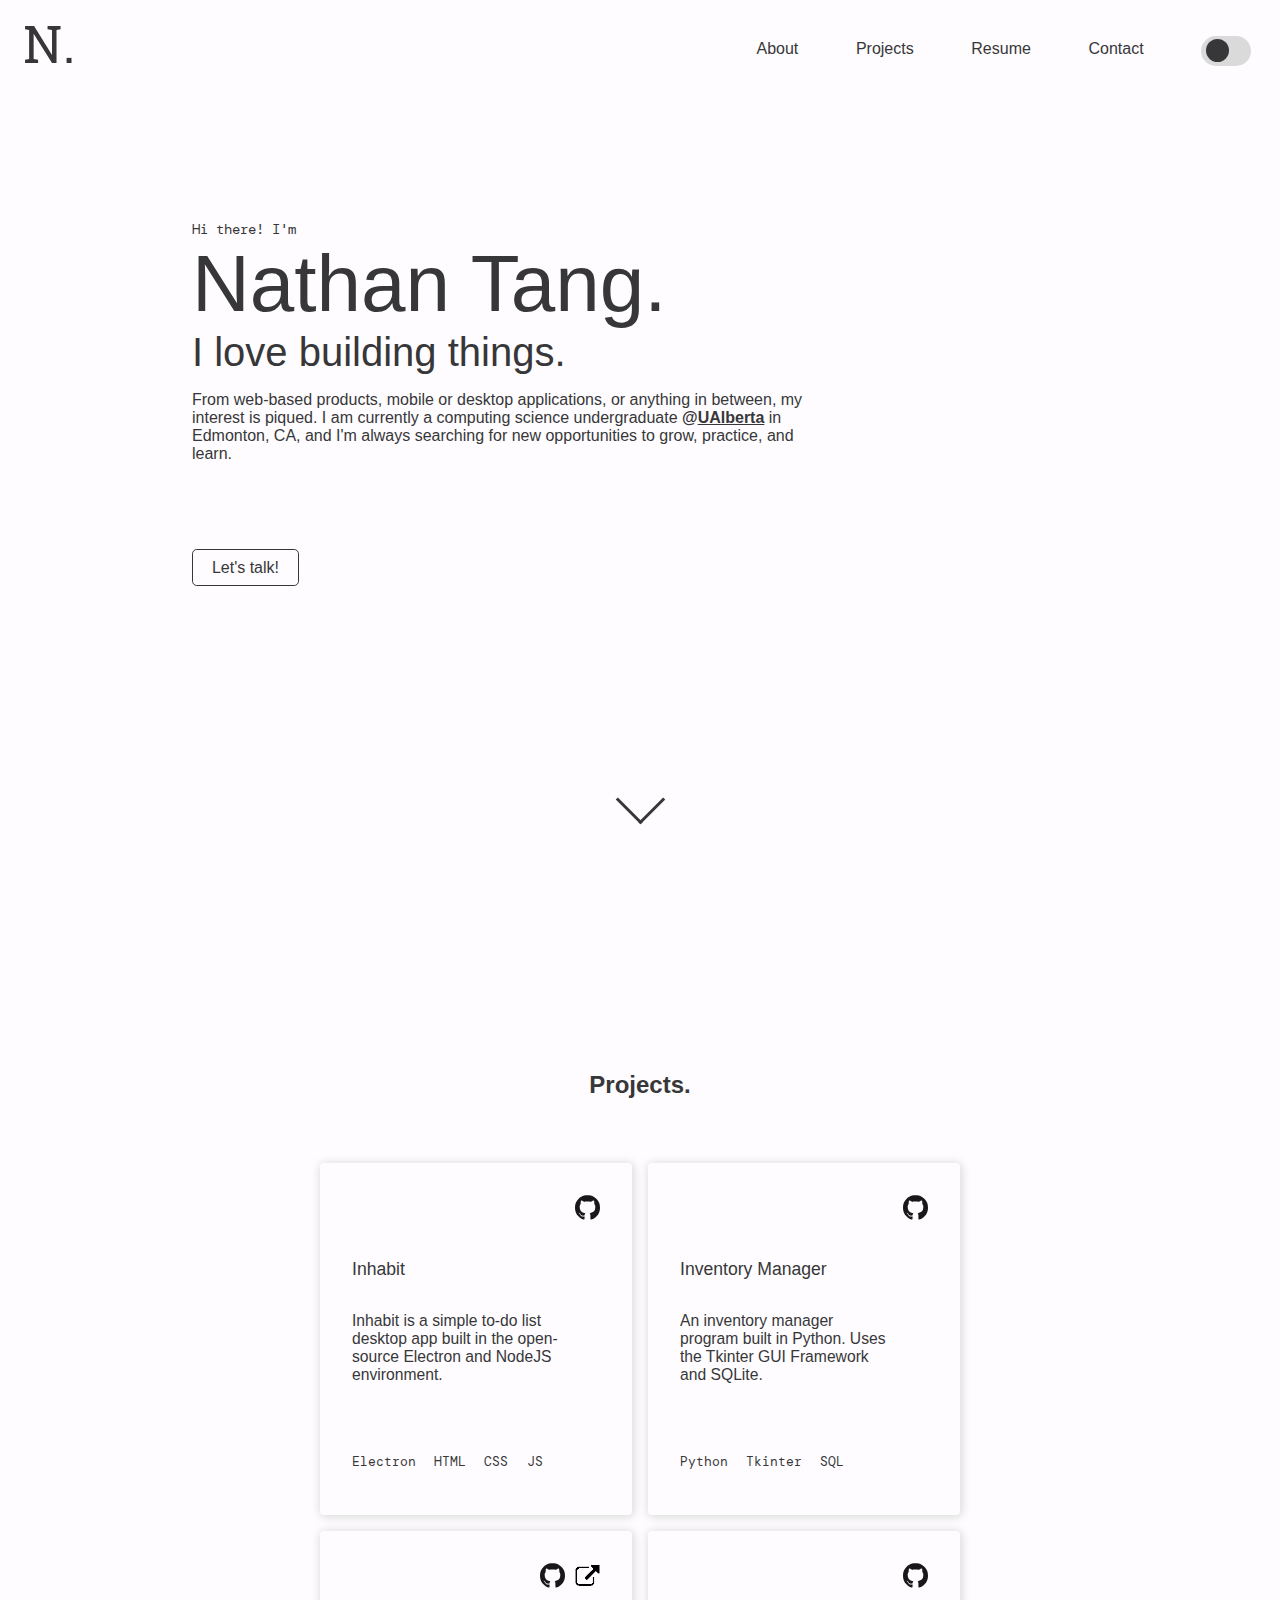
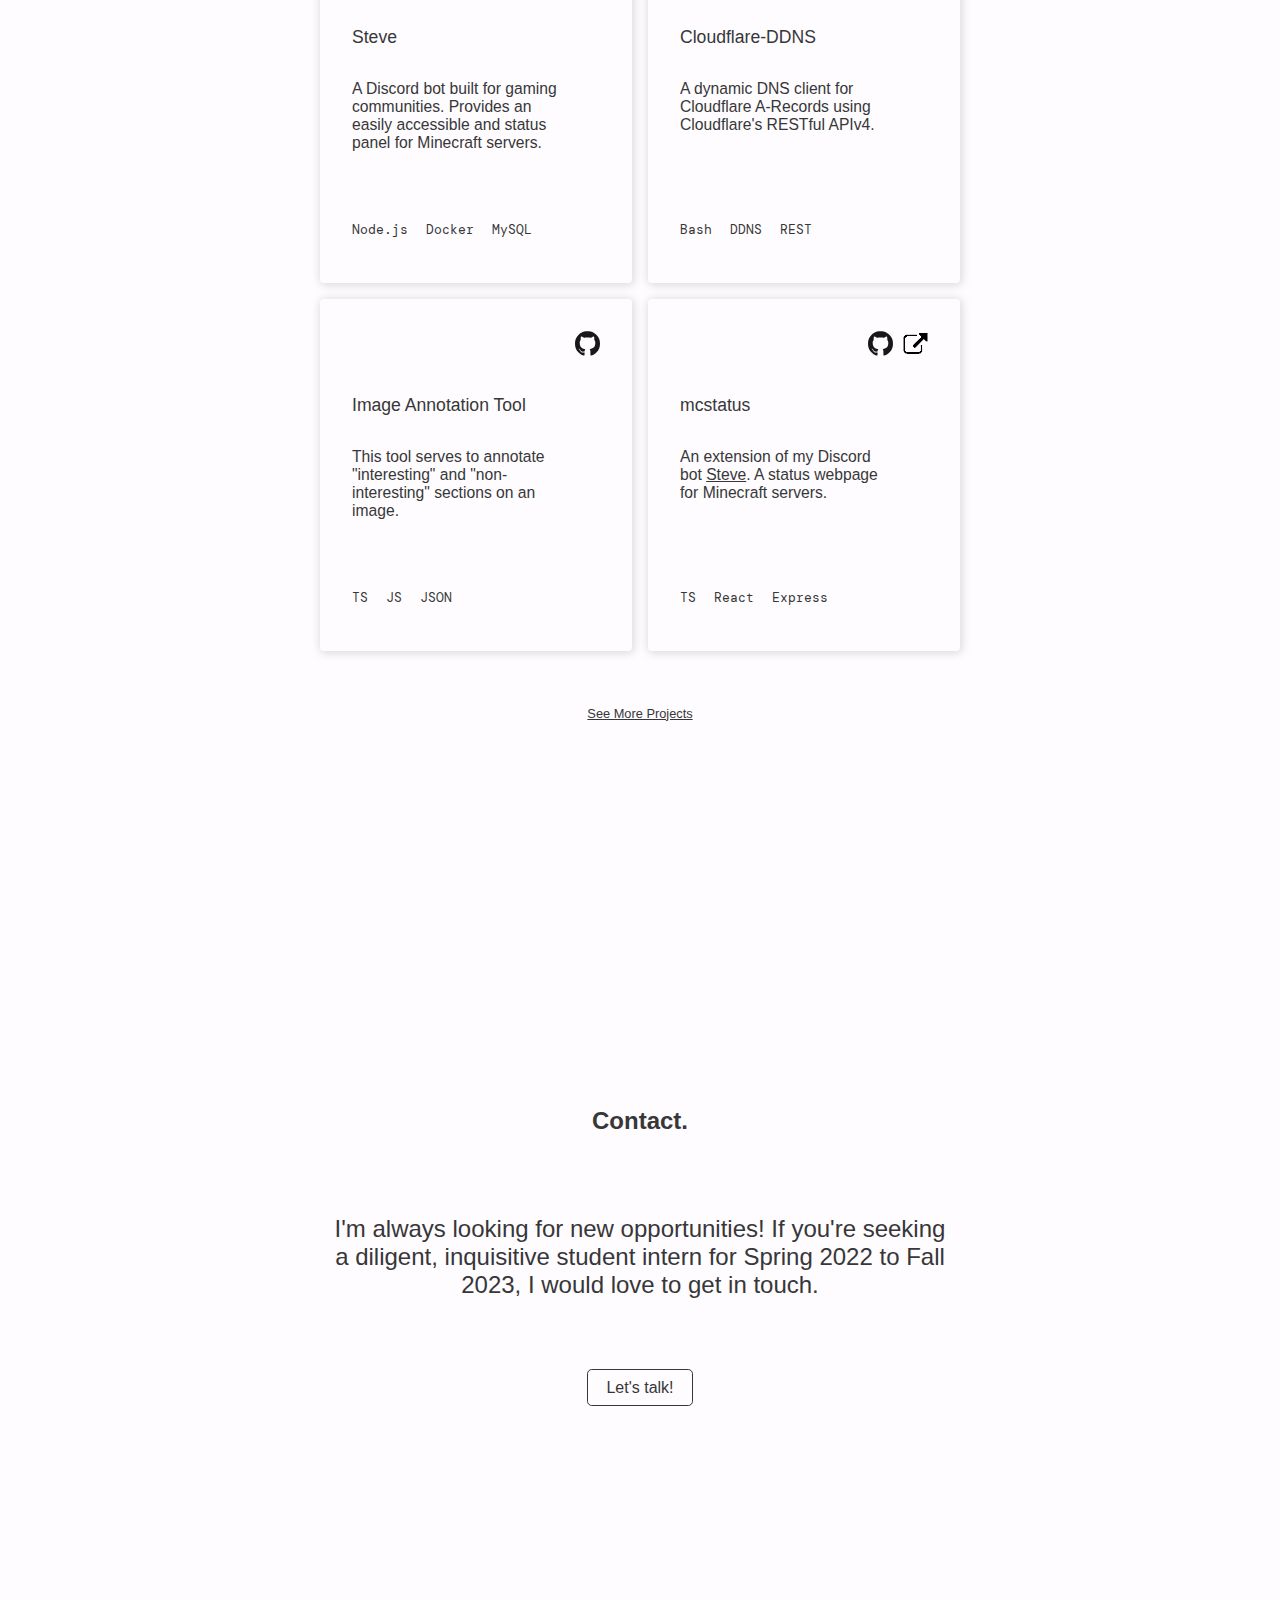
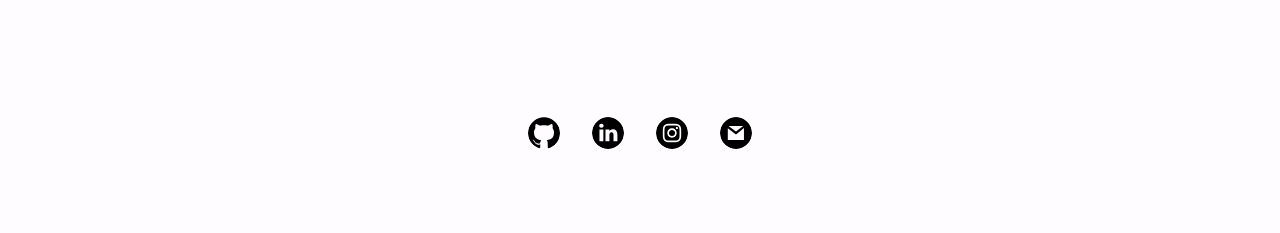
==== commit df8816a1: "Feat: Animate hamburger and exit button" ====
--- a/index.html
+++ b/index.html
@@ -44,8 +44,10 @@
                     <label class="switch navlink" title="Toggle dark mode"><input id="toggle" type="checkbox"><span
                             class="slider round"></span></label>
                 </div>
-                <a href="javascript:void(0);" class="icon" onclick="hamburgerMenu()">
-                    <img id="hamburgerMenuImage" src="assets/images/hamburger.svg" alt="Menu"></a>
+                <img id="hamburgerMenuImage" class="icon" src="assets/images/hamburger.svg" alt="Menu"
+                    onclick="hamburgerMenu()" />
+                <img id="exitMenuImage" class="icon" src="assets/images/exit.svg" alt="Menu"
+                    onclick="hamburgerMenu()" />
             </div>
         </div>
     </header>
@@ -163,7 +165,7 @@
             </div>
 
         </div>
-        
+
         <div id="footer">
             <a target="_blank" rel="noopener noreferrer" class="footerLogo" href="https://github.com/nathanlytang/"
                 title="GitHub"><img class="footerLogoImage" src="assets/images/GitHub-Mark-120px.svg" alt="Github"></a>
--- a/css/styles.css
+++ b/css/styles.css
@@ -33,7 +33,7 @@
         --toggle: #e3e3e3;
         --toggle-bg: #474a52;
         --hover: #26282c;
-        --default-font: font-family: -apple-system, BlinkMacSystemFont, 'Segoe UI', Roboto, Oxygen, Ubuntu, Cantarell, 'Open Sans', 'Helvetica Neue', sans-serif;
+        --default-font: -apple-system, BlinkMacSystemFont, 'Segoe UI', Roboto, Oxygen, Ubuntu, Cantarell, 'Open Sans', 'Helvetica Neue', sans-serif;
     }
 }
 
@@ -48,26 +48,25 @@
 }
 
 h2 {
-    font-family: -apple-system, BlinkMacSystemFont, 'Segoe UI', Roboto, Oxygen, Ubuntu, Cantarell, 'Open Sans', 'Helvetica Neue', sans-serif;
+    font-family: var(--default-font);
     margin-bottom: 4rem;
     text-align: center;
     color: var(--title-color);
 }
 
 p {
-    font-family: -apple-system, BlinkMacSystemFont, 'Segoe UI', Roboto, Oxygen, Ubuntu, Cantarell, 'Open Sans', 'Helvetica Neue', sans-serif;
+    font-family: var(--default-font);
     color: var(--description-color);
 }
 
 a {
-    font-family: -apple-system, BlinkMacSystemFont, 'Segoe UI', Roboto, Oxygen, Ubuntu, Cantarell, 'Open Sans', 'Helvetica Neue', sans-serif;
+    font-family: var(--default-font);
     color: var(--description-color);
 }
 
 /* Navigation Bar */
 
 .skipNavLink {
-    /* border: 2px solid red; */
     background-color: #fa3939;
     padding: 0.5rem;
     border-radius: 0 0 8px 8px;
@@ -94,13 +93,11 @@
 }
 
 .navbar #navlinktop {
-    margin-right: 2rem;
     user-select: none;
 }
 
 .navbar .navlink {
-    /* font-family: 'Roboto Slab', serif; */
-    font-family: -apple-system, BlinkMacSystemFont, 'Segoe UI', Roboto, Oxygen, Ubuntu, Cantarell, 'Open Sans', 'Helvetica Neue', sans-serif;
+    font-family: var(--default-font);
     float: left;
     display: block;
     color: var(--title-color);
@@ -116,17 +113,33 @@
 }
 
 @media screen and (max-width: 600px) {
+
+    #exitMenuImage {
+        visibility: hidden;
+        opacity: 0;
+        transition: opacity 0.5s;
+    }
+
+    #hamburgerMenuImage {
+        opacity: 1;
+        transition: opacity 0.5s;
+    }
+
     .navbar .navlink {
         display: none;
+        visibility: hidden;
+    }
+
+    #navFloat {
+        height: 4rem;
+        transition: ease-in-out 0.2s;
     }
 
     .navbar .icon {
         float: right;
         display: block;
     }
-}
-
-@media screen and (max-width: 600px) {
+
     .navbar.responsive {
         position: relative;
     }
@@ -137,16 +150,33 @@
         top: 0;
     }
 
+    .navbar.responsive #navFloat {
+        width: 100vw;
+        height: 100vh;
+        transition: ease-in-out 0.2s;
+    }
+
     .navbar.responsive #navlinktop {
-        margin-top: 4rem;
+        width: 100%;
+        margin: 0 auto;
+        position: absolute;
+        top: 50%;
+        transform: translateY(-50%);
+    }
+
+    .navbar.responsive #navlinktop .switch {
+        margin-top: 5rem;
+        left: 50%;
+        transform: translateX(-50%);
     }
 
     .navbar.responsive .navlink {
-        font-size: 1.3rem;
+        font-size: 2rem;
         float: none;
         display: block;
-        text-align: left;
-        margin: 0 1rem 0.5rem 0;
+        text-align: center;
+        margin: 0 0rem 1rem 0;
+        visibility: visible;
     }
 }
 
@@ -218,7 +248,6 @@
     font-family: 'Roboto Slab', serif;
     font-size: 3.2rem;
     margin: 1vh 2.5vh;
-    padding-bottom: 1vh;
     float: left;
     text-decoration: none;
     color: var(--title-color);
@@ -250,7 +279,7 @@
     margin: auto;
     width: 70%;
     text-align: left;
-    font-family: -apple-system, BlinkMacSystemFont, 'Segoe UI', Roboto, Oxygen, Ubuntu, Cantarell, 'Open Sans', 'Helvetica Neue', sans-serif;
+    font-family: var(--default-font);
     color: var(--description-color);
 }
 
@@ -263,13 +292,13 @@
 
 #name {
     font-size: 5rem;
-    font-family: -apple-system, BlinkMacSystemFont, 'Segoe UI', Roboto, Oxygen, Ubuntu, Cantarell, 'Open Sans', 'Helvetica Neue', sans-serif;
+    font-family: var(--default-font);
     margin: 0px 0px 0px 0px;
     color: var(--title-color);
 }
 
 #nameDesc {
-    font-family: -apple-system, BlinkMacSystemFont, 'Segoe UI', Roboto, Oxygen, Ubuntu, Cantarell, 'Open Sans', 'Helvetica Neue', sans-serif;
+    font-family: var(--default-font);
     font-size: 2.5rem;
     margin: 0px 0px 0px 0px;
     color: var(--caption-color);
@@ -283,6 +312,23 @@
     font-size: 1rem;
 }
 
+@media only screen and (max-width: 600px) {
+    #name {
+        font-size: 4rem;
+        line-height: 100%;
+        margin-bottom: 1rem;
+    }
+
+    #nameDesc {
+        font-size: 1.8rem;
+    }
+
+    #descriptionParagraph {
+        width: 100%;
+    }
+
+}
+
 #school-link:link {
     text-decoration: none;
     color: inherit;
@@ -293,7 +339,7 @@
 }
 
 .letsTalkButton {
-    font-family: -apple-system, BlinkMacSystemFont, 'Segoe UI', Roboto, Oxygen, Ubuntu, Cantarell, 'Open Sans', 'Helvetica Neue', sans-serif;
+    font-family: var(--default-font);
     margin-top: 0.53vh;
     border-style: solid;
     border-color: var(--accent-color);
@@ -345,42 +391,40 @@
     padding-top: 5vh;
 }
 
-@media only screen and (max-width: 600px) {
+#projectsTiles {
+    display: inline-grid;
+    grid-gap: 1rem;
+    left: 50%;
+    list-style: none;
+    position: relative;
+    transform: translateX(-50%);
+}
+
+@media only screen and (max-width: 300px) {
     #projectsTiles {
-        display: inline-grid;
+        grid-template-columns: repeat(auto-fit, minmax(15em, 1fr));
+        max-width: 100vw;
+    }
+}
+
+@media only screen and (min-width: 300px) and (max-width: 600px) {
+    #projectsTiles {
         grid-template-columns: repeat(auto-fit, minmax(20rem, 1fr));
         max-width: 100vw;
-        grid-gap: 1rem;
-        list-style: none;
-        position: relative;
-        left: 50%;
-        transform: translateX(-50%);
     }
 }
 
 @media only screen and (min-width: 600px) and (max-width: 2000px) {
     #projectsTiles {
-        display: inline-grid;
         grid-template-columns: repeat(auto-fit, minmax(15rem, 1fr));
         max-width: 50vw;
-        grid-gap: 1rem;
-        list-style: none;
-        position: relative;
-        left: 50%;
-        transform: translateX(-50%);
     }
 }
 
 @media only screen and (min-width: 2000px) {
     #projectsTiles {
-        display: inline-grid;
         grid-template-columns: repeat(auto-fit, minmax(20rem, 1fr));
         max-width: 40vw;
-        grid-gap: 1rem;
-        list-style: none;
-        position: relative;
-        left: 50%;
-        transform: translateX(-50%);
     }
 }
 
@@ -442,18 +486,29 @@
 .projectTitles {
     clear: both;
     margin-top: 4rem;
-    font-family: -apple-system, BlinkMacSystemFont, 'Segoe UI', Roboto, Oxygen, Ubuntu, Cantarell, 'Open Sans', 'Helvetica Neue', sans-serif;
+    font-family: var(--default-font);
     font-size: 1.1rem;
     font-weight: 500;
     color: var(--title-color);
 }
 
 .projectDesc {
-    font-family: -apple-system, BlinkMacSystemFont, 'Segoe UI', Roboto, Oxygen, Ubuntu, Cantarell, 'Open Sans', 'Helvetica Neue', sans-serif;
+    font-family: var(--default-font);
     margin-top: 2rem;
+    margin-bottom: 1rem;
     margin-right: 2rem;
     color: var(--description-color);
     font-size: 0.98rem;
+}
+
+@media only screen and (max-width: 300px) {
+    .projectDesc {
+        margin-top: 1rem;
+        margin-bottom: 1rem;
+        margin-right: 1rem;
+        overflow-wrap: break-word;
+    }
+
 }
 
 .projectKeywords {
@@ -501,7 +556,7 @@
 
 .projectCollapseButton {
     background-color: var(--background-color);
-    font-family: -apple-system, BlinkMacSystemFont, 'Segoe UI', Roboto, Oxygen, Ubuntu, Cantarell, 'Open Sans', 'Helvetica Neue', sans-serif;
+    font-family: var(--default-font);
     color: var(--title-color);
     font-weight: bold;
     cursor: pointer;
@@ -660,10 +715,17 @@
 .contactDesc {
     width: 60%;
     text-align: center;
-    font-family: -apple-system, BlinkMacSystemFont, 'Segoe UI', Roboto, Oxygen, Ubuntu, Cantarell, 'Open Sans', 'Helvetica Neue', sans-serif;
+    font-family: var(--default-font);
     font-size: 1.5rem;
     margin: 5rem auto;
     color: var(--description-color);
+}
+
+@media only screen and (max-width: 600px) {
+    .contactDesc {
+        font-size: 1.1rem;
+        width: 90%;
+    }
 }
 
 #footer {
@@ -675,28 +737,25 @@
     transform: translateX(-50%);
 }
 
+.footerLogoImage {
+    width: 2rem;
+    border-radius: 50%;
+}
+
+.footerLogo {
+    filter: var(--filter-inverted);
+}
+
+@media only screen and (max-width: 600px) {
+    .footerLogo {
+        margin: 3rem 1rem 3rem;
+    }
+}
+
 @media only screen and (min-width: 600px) {
     .footerLogo {
         display: inline-table;
         margin: 8rem 1rem 5rem;
-        filter: var(--filter-inverted);
-    }
-
-    .footerLogoImage {
-        width: 2rem;
-        border-radius: 50%;
-    }
-}
-
-@media only screen and (max-width: 600px) {
-    .footerLogo {
-        margin: 3rem 1rem 3rem;
-        filter: var(--filter-inverted);
-    }
-
-    .footerLogoImage {
-        width: 2rem;
-        border-radius: 50%;
     }
 }
 
@@ -721,7 +780,7 @@
     #adobe-dc-view {
         width: 90%;
         margin: 0 auto;
-        box-shadow: 1px 1px 10px 1px #dadada;
+        box-shadow: 1px 1px 10px 1px var(--boxshadow);
     }
 }
 
@@ -772,7 +831,7 @@
 /* About Page */
 
 #about {
-    font-family: -apple-system, BlinkMacSystemFont, 'Segoe UI', Roboto, Oxygen, Ubuntu, Cantarell, 'Open Sans', 'Helvetica Neue', sans-serif;
+    font-family: var(--default-font);
     width: 80%;
     margin: 0 auto;
 }
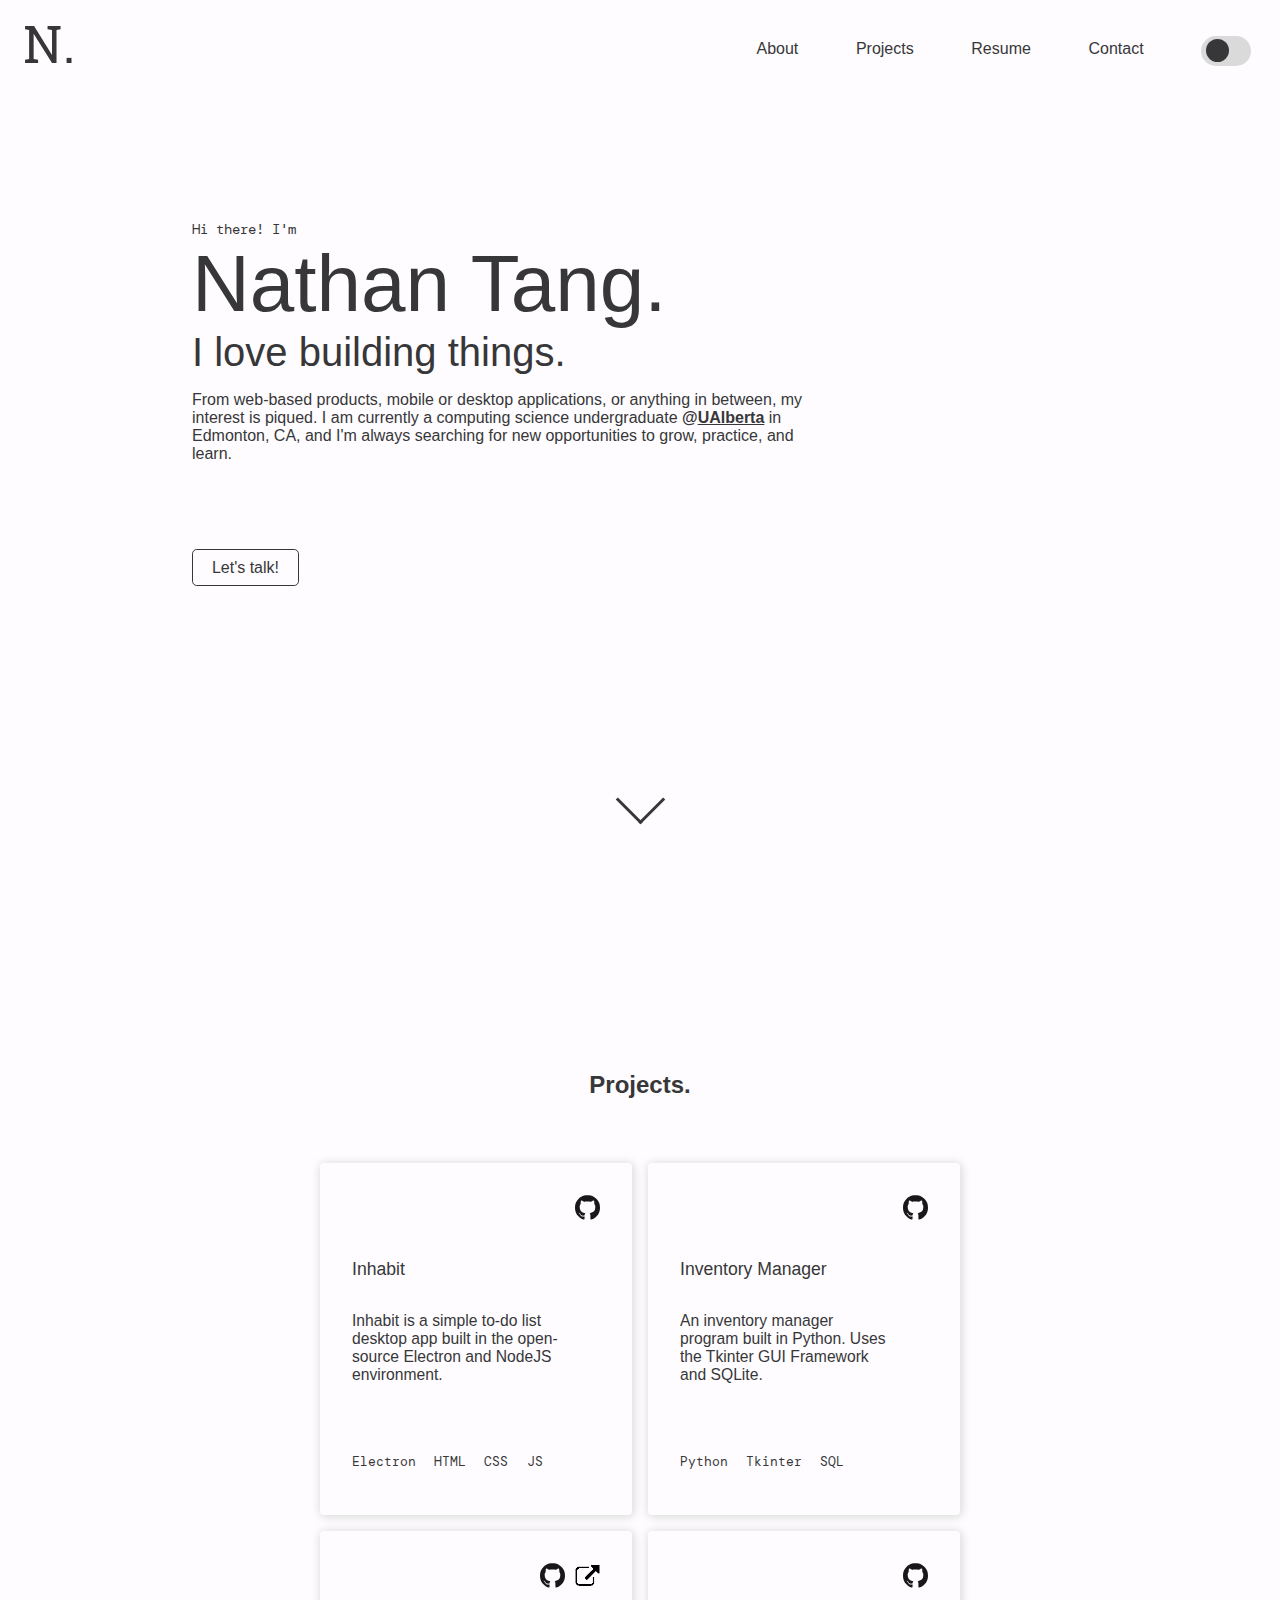
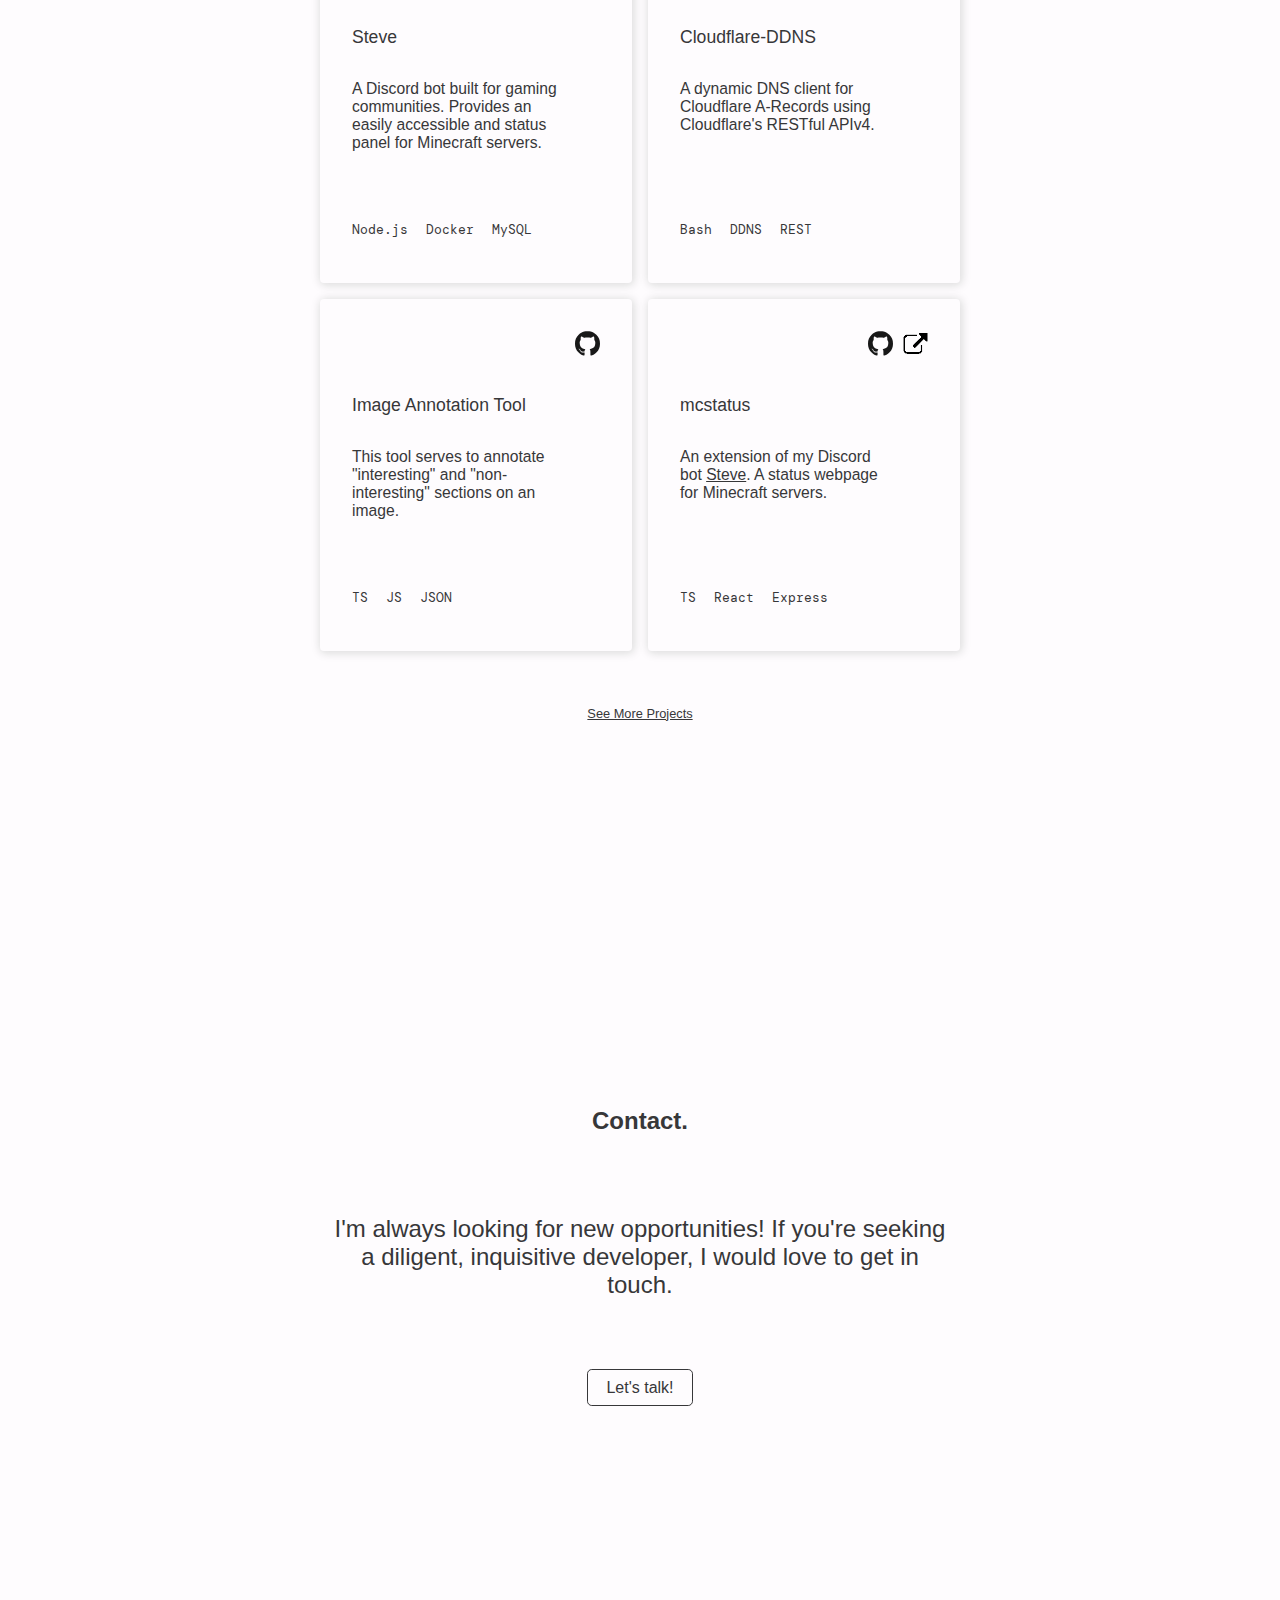
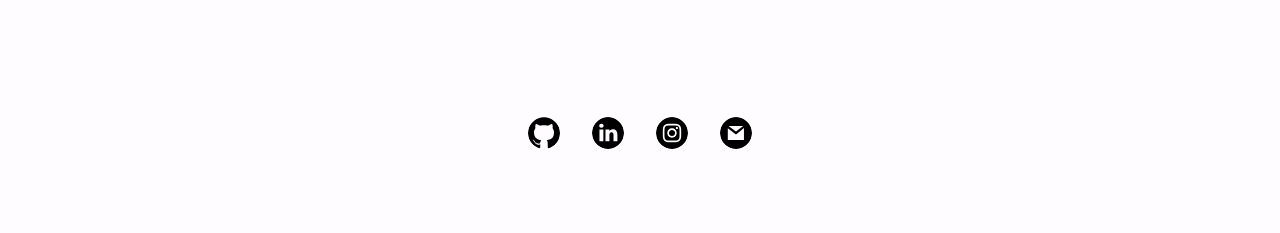
==== commit fa6508bc: "Fix: Page title alignment" ====
--- a/index.html
+++ b/index.html
@@ -159,8 +159,7 @@
             <div class="contact" id="contactIndex">
                 <h2>Contact.</h2>
                 <p class="contactDesc">I'm always looking for new opportunities! If you're seeking a diligent,
-                    inquisitive
-                    student intern for Spring 2022 to Fall 2023, I would love to get in touch.</p>
+                    inquisitive developer, I would love to get in touch.</p>
                 <a class="letsTalkButton" href="mailto:nathan.ly.tang@gmail.com">Let's talk!</a>
             </div>
 
--- a/css/styles.css
+++ b/css/styles.css
@@ -64,6 +64,10 @@
     color: var(--description-color);
 }
 
+.page-title {
+    border: 1px solid var(--background-color);
+}
+
 /* Navigation Bar */
 
 .skipNavLink {
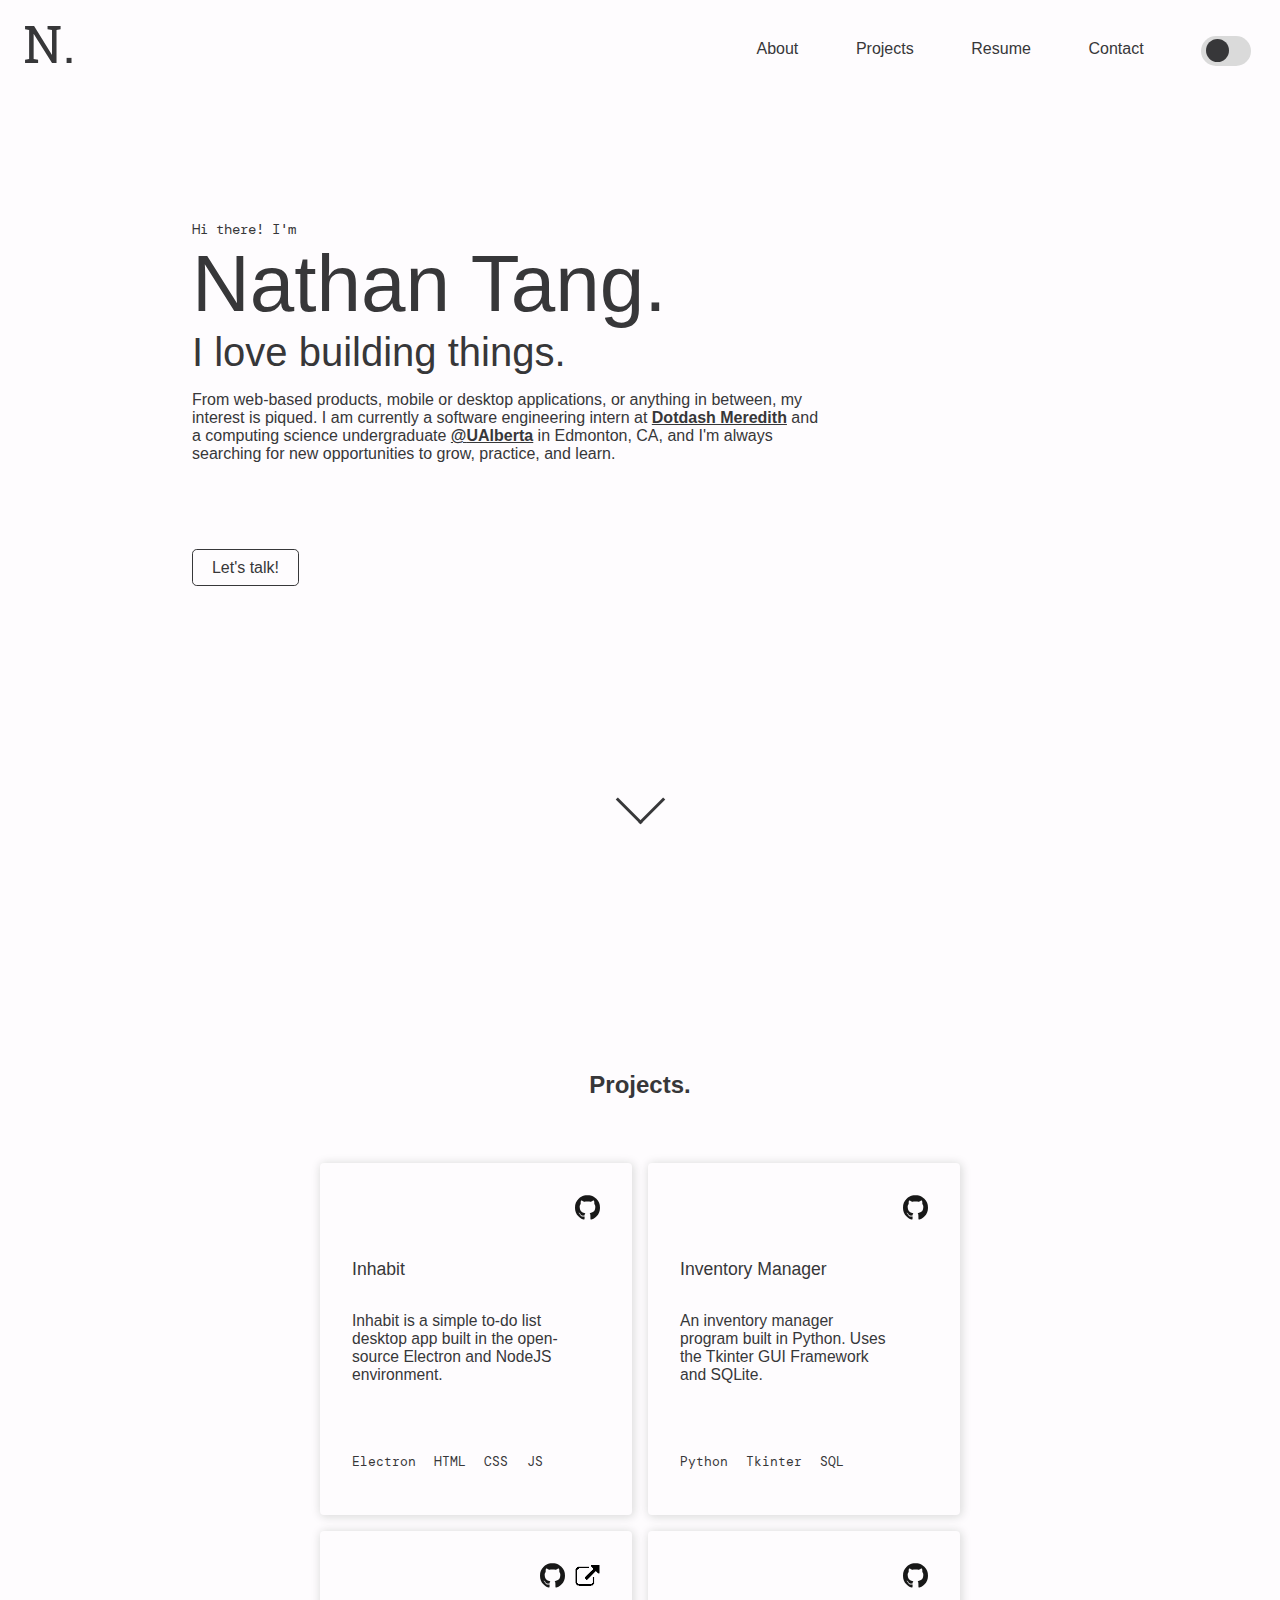
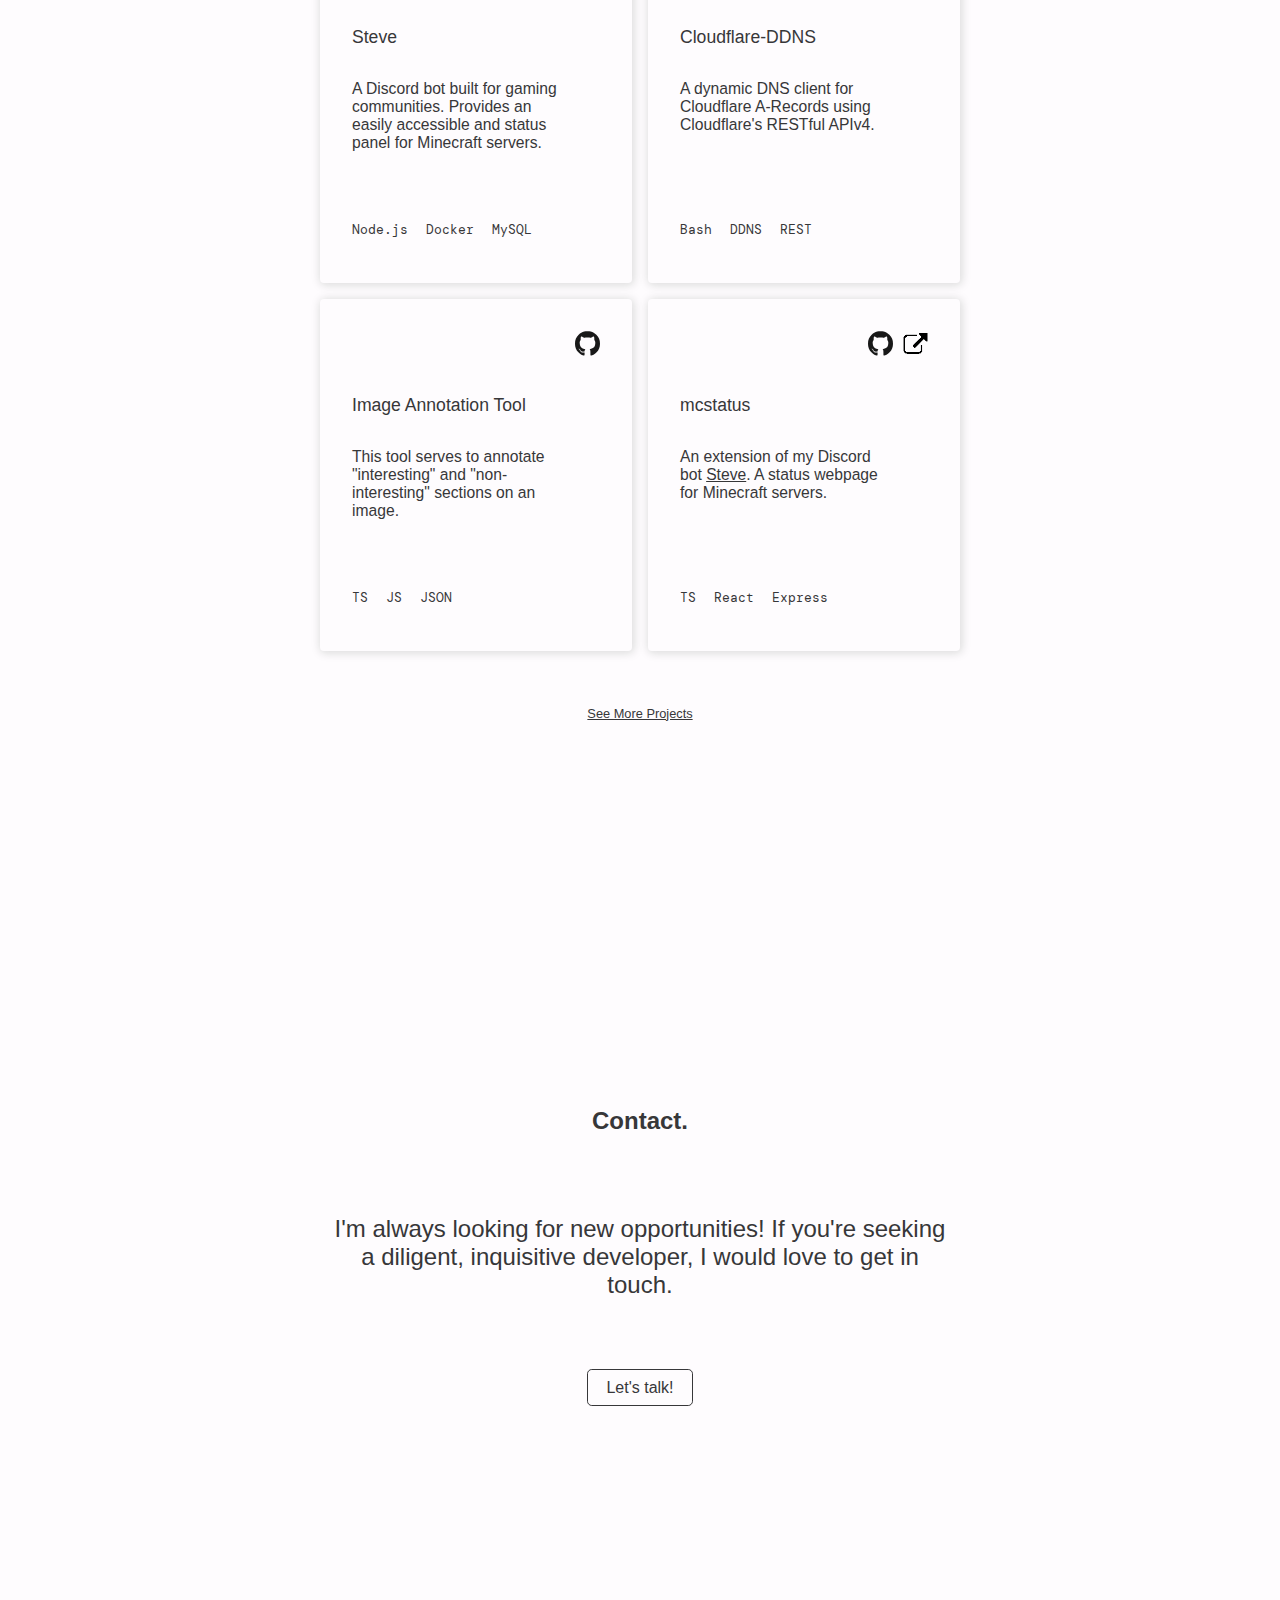
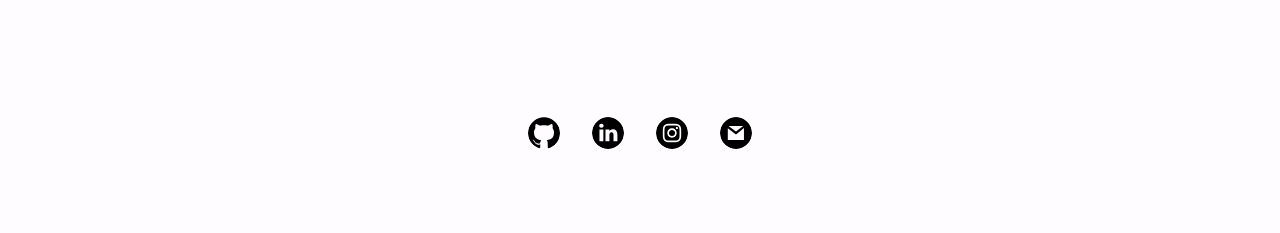
==== commit 2ace25a5: "Feat: Update descriptions" ====
--- a/index.html
+++ b/index.html
@@ -12,8 +12,7 @@
     <meta name="viewport" content="width=device-width, initial-scale=1.0">
 
     <meta name="title" content="Nathan Tang">
-    <meta name="description"
-        content="Hi there! I'm Nathan, a computing science undergraduate and software developer in Edmonton, CA.">
+    <meta name="description" content="Hi there! I'm Nathan, a software engineer in Edmonton, CA.">
     <meta name="keywords"
         content="nathanlytang, nathan tang, software developer, programmer, student, university, alberta, edmonton, computing, science, computer, engineer">
     <meta http-equiv="Content-Type" content="text/html; charset=utf-8">
@@ -24,8 +23,7 @@
     <meta property="og:type" content="website" />
     <meta property="og:url" content="https://nathanlytang.com/" />
     <meta property="og:image" content="https://nathanlytang.com/assets/images/profile.jpg" />
-    <meta property="og:description"
-        content="Hi there! I'm Nathan, a computing science undergraduate and software developer in Edmonton, CA." />
+    <meta property="og:description" content="Hi there! I'm Nathan, a software engineer in Edmonton, CA." />
 
 </head>
 
@@ -60,8 +58,10 @@
                     <p id="name">Nathan Tang.</p>
                     <p id="nameDesc">I love building things.</p>
                     <p id="descriptionParagraph">From web-based products, mobile or desktop applications, or anything in
-                        between, my interest is piqued. I am currently a computing science undergraduate <b><a
-                                id="school-link" href="https://www.ualberta.ca/" target="_blank"
+                        between, my interest is piqued. I am currently a software engineering intern at <b><a
+                                href="https://www.dotdashmeredith.com" target="_blank" rel="noopener noreferrer">Dotdash
+                                Meredith</a></b> and a  computing science
+                        undergraduate <b><a id=" school-link" href="https://www.ualberta.ca/" target="_blank"
                                 rel="noopener noreferrer">@<u>UAlberta</u></a></b> in
                         Edmonton, CA, and I'm always searching for new opportunities to grow, practice, and learn.</p>
                     <a class="letsTalkButton" href="mailto:nathan.ly.tang@gmail.com">Let's talk!</a>
@@ -71,6 +71,10 @@
                     <div id="scrollDown" onclick="window.location.href='#projects'"></div>
                 </div>
             </div>
+
+            <!-- <div id="experience">
+                
+            </div> -->
 
             <div id="projects" class="projects">
                 <h2>Projects.</h2>
--- a/css/styles.css
+++ b/css/styles.css
@@ -885,10 +885,10 @@
     }
 }
 
-#aboutText {
+/* #aboutText {
     width: 100%;
     margin: 0 auto;
-}
+} */
 
 
 
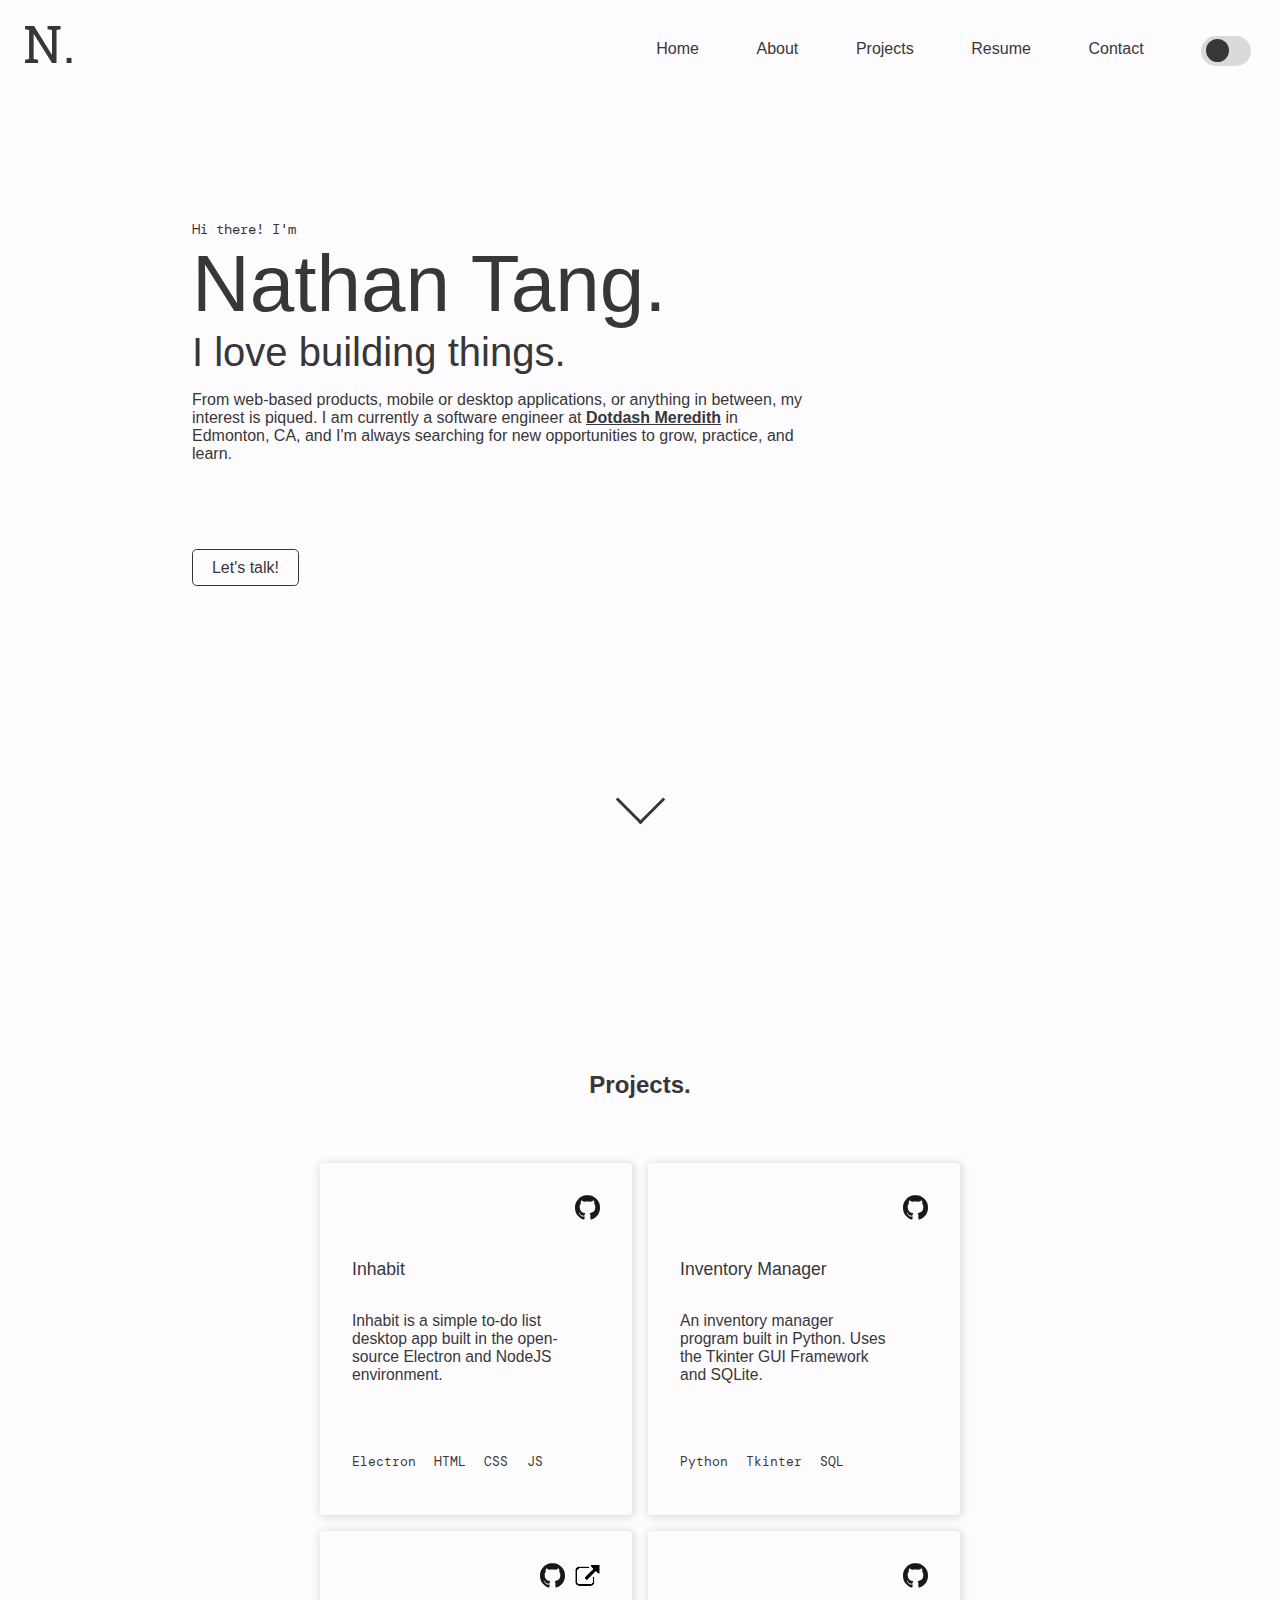
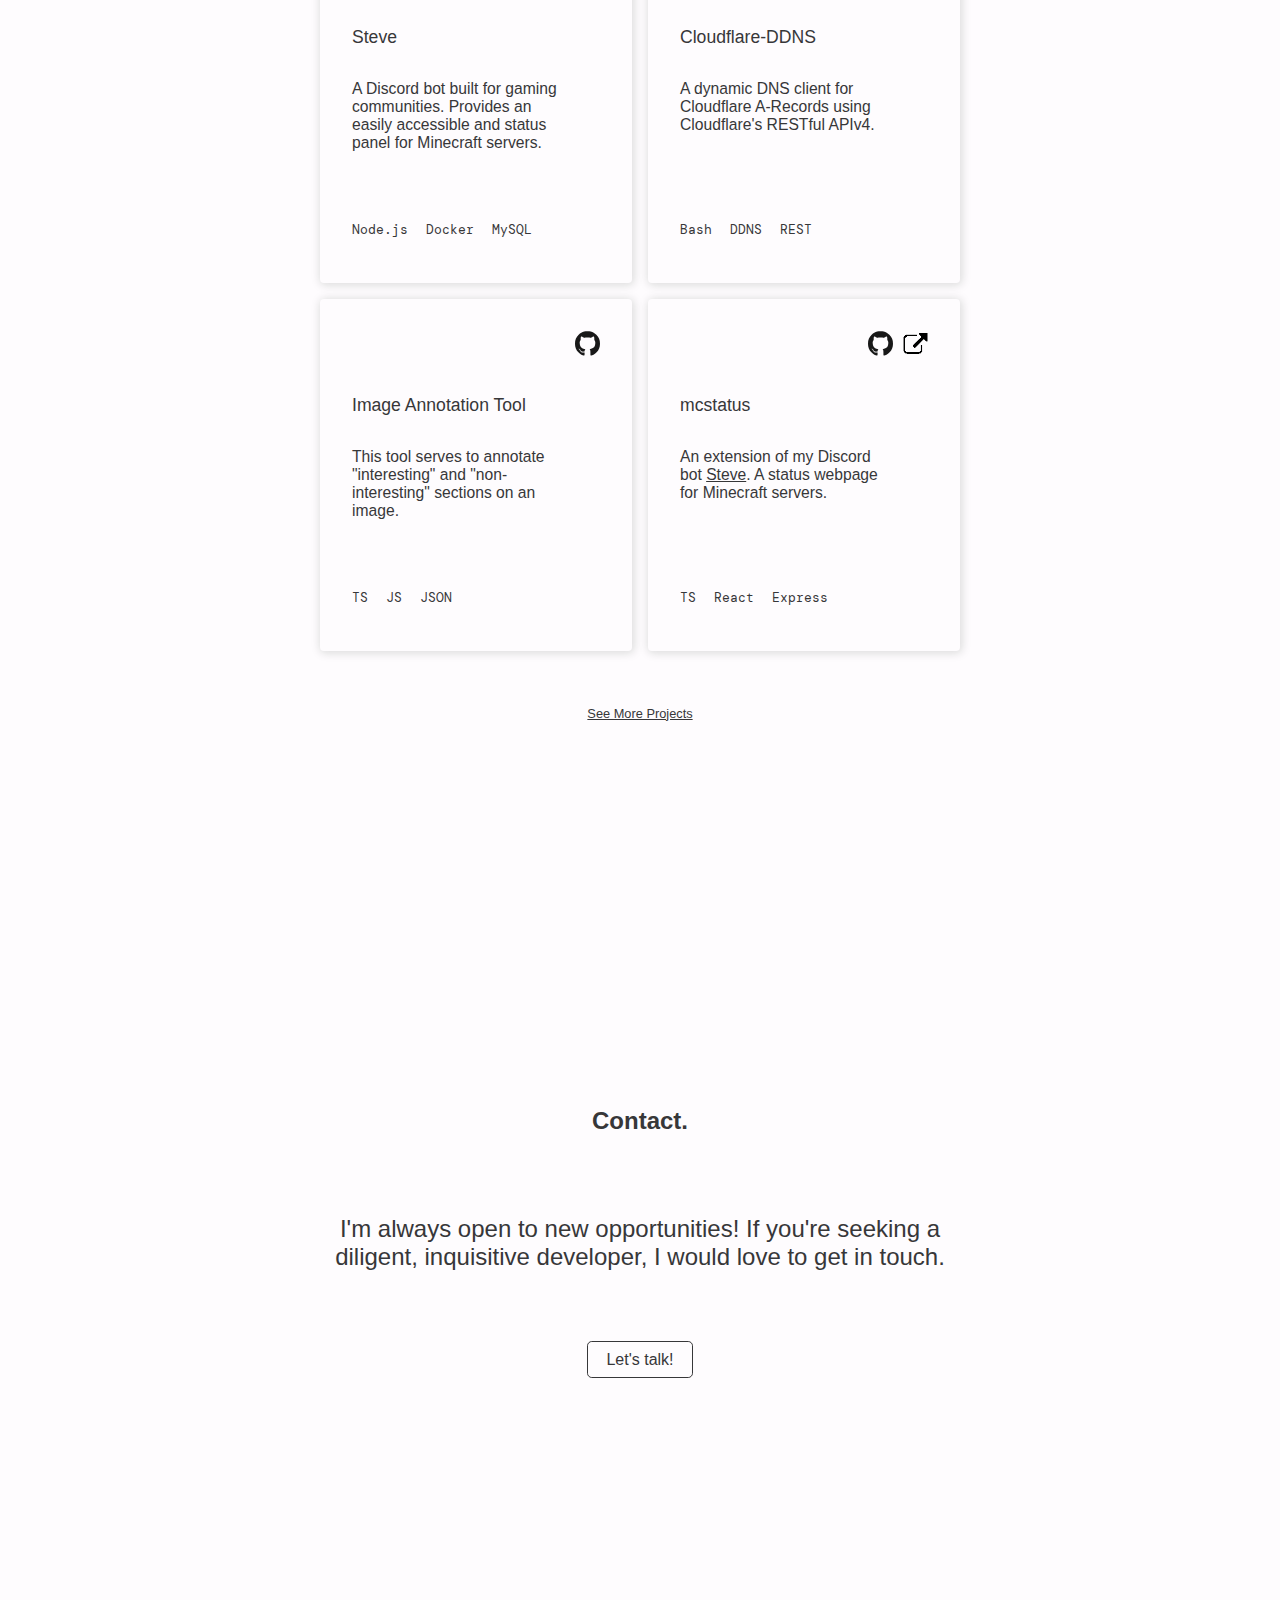
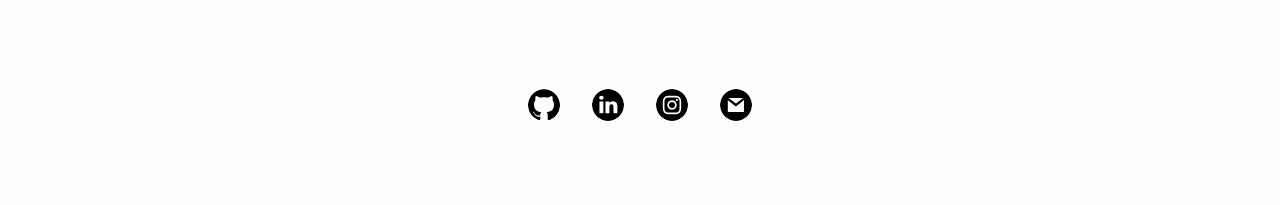
==== commit e59d1560: "Feat: update to current info, add new projects, start visuals page" ====
--- a/index.html
+++ b/index.html
@@ -14,7 +14,7 @@
     <meta name="title" content="Nathan Tang">
     <meta name="description" content="Hi there! I'm Nathan, a software engineer in Edmonton, CA.">
     <meta name="keywords"
-        content="nathanlytang, nathan tang, software developer, programmer, student, university, alberta, edmonton, computing, science, computer, engineer">
+        content="nathanlytang, nathan tang, nathan ly tang, software developer, software, programmer, university, alberta, university of alberta, edmonton, computing, science, computer, engineer">
     <meta http-equiv="Content-Type" content="text/html; charset=utf-8">
     <meta name="language" content="English">
 
@@ -35,10 +35,12 @@
         <div class="navbar" id="navbar">
             <div id='navFloat'>
                 <div id="navlinktop">
+                    <a href='index.html' class="navlink">Home</a>
                     <a href='about.html' class="navlink">About</a>
                     <a href='projects.html' class="navlink">Projects</a>
+                    <!-- <a href='visuals.html' class="navlink">Visuals</a> -->
                     <a href='resume.html' class="navlink">Resume</a>
-                    <a href='#contactIndex' class="navlink">Contact</a>
+                    <a href='index.html#contactIndex' class="navlink">Contact</a>
                     <label class="switch navlink" title="Toggle dark mode"><input id="toggle" type="checkbox"><span
                             class="slider round"></span></label>
                 </div>
@@ -58,12 +60,10 @@
                     <p id="name">Nathan Tang.</p>
                     <p id="nameDesc">I love building things.</p>
                     <p id="descriptionParagraph">From web-based products, mobile or desktop applications, or anything in
-                        between, my interest is piqued. I am currently a software engineering intern at <b><a
+                        between, my interest is piqued. I am currently a software engineer at <b><a
                                 href="https://www.dotdashmeredith.com" target="_blank" rel="noopener noreferrer">Dotdash
-                                Meredith</a></b> and a  computing science
-                        undergraduate <b><a id=" school-link" href="https://www.ualberta.ca/" target="_blank"
-                                rel="noopener noreferrer">@<u>UAlberta</u></a></b> in
-                        Edmonton, CA, and I'm always searching for new opportunities to grow, practice, and learn.</p>
+                                Meredith</a></b> in Edmonton, CA, and I'm always searching for new opportunities to
+                        grow, practice, and learn.</p>
                     <a class="letsTalkButton" href="mailto:nathan.ly.tang@gmail.com">Let's talk!</a>
 
                 </div>
@@ -162,7 +162,7 @@
 
             <div class="contact" id="contactIndex">
                 <h2>Contact.</h2>
-                <p class="contactDesc">I'm always looking for new opportunities! If you're seeking a diligent,
+                <p class="contactDesc">I'm always open to new opportunities! If you're seeking a diligent,
                     inquisitive developer, I would love to get in touch.</p>
                 <a class="letsTalkButton" href="mailto:nathan.ly.tang@gmail.com">Let's talk!</a>
             </div>
--- a/css/styles.css
+++ b/css/styles.css
@@ -662,6 +662,7 @@
     display: block;
     margin: 2vh auto;
     box-shadow: 1px 1px 10px 1px var(--boxshadow);
+    max-width: 100%;
 }
 
 @media only screen and (max-width: 900px) {
@@ -892,6 +893,34 @@
 
 
 
+/* Visuals Page */
+
+@media only screen and (min-width: 1200px) {
+    #visualsDesc {
+        width: 40%;
+        margin: 7vh auto;
+        color: var(--description-color);
+    }
+}
+
+@media only screen and (min-width: 600px) and (max-width: 1200px) {
+    #visualsDesc {
+        width: 70%;
+        margin: 7vh auto;
+        color: var(--description-color);
+    }
+}
+
+@media only screen and (max-width: 600px) {
+    #visualsDesc {
+        width: 90%;
+        margin: 7vh auto;
+        color: var(--description-color);
+    }
+}
+
+
+
 /* Keyframe Animations */
 
 @-webkit-keyframes bounce {
